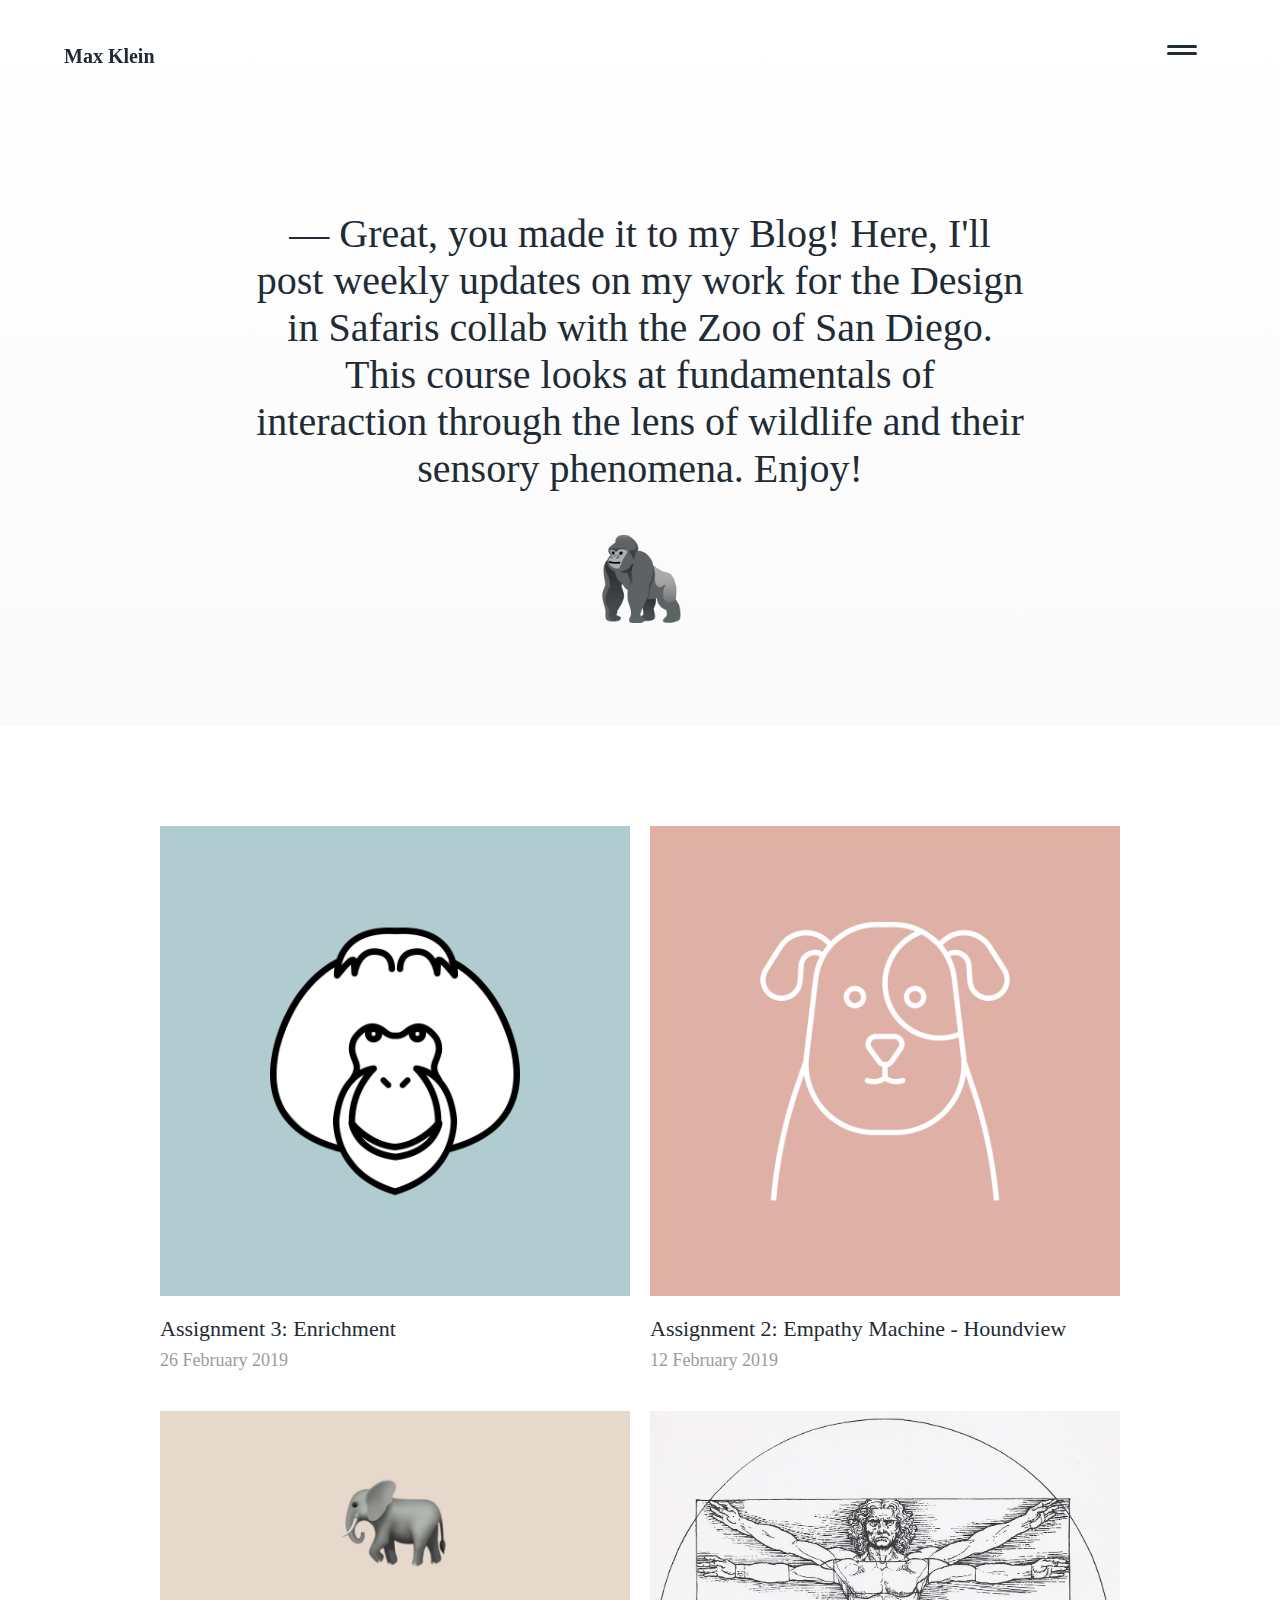
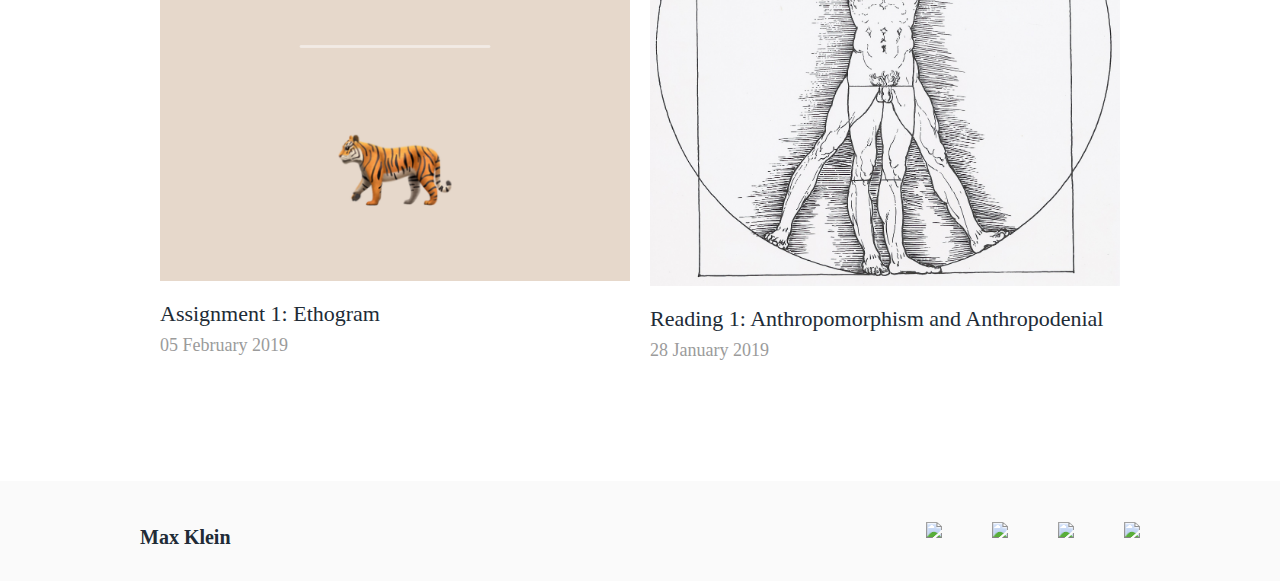
==== index.html @ 38d90ea1 "commit_Enrichment" ====
<!DOCTYPE html>
<html>

<head>
	
	<meta charset="utf-8">
	<meta name = "viewport" content ="width=device-width, initial-scale=1.0">
	<link rel="stylesheet" type="text/css" href="css/style.css">
	<link href="https://fonts.googleapis.com/css?family=Roboto" rel="stylesheet"> 
	<script src="https://ajax.googleapis.com/ajax/libs/jquery/3.3.1/jquery.min.js"></script>
	<title> 🦍 </title>

</head>
<body>


<!-- ____________________________________________________________________ -->
	
<div class="HeaderContainer">

	<div class="Background_grey">

	<!-- 	<div class="shape-background"></div> -->

			<div class="gridContainer">

				<div class="Nav">

					<div id="Logo">

						<a href="index.html">Max Klein</a>

					</div>

			<!-- <div> 

				<a href="#" class="buttonblack_nav">Contact</a>

			</div>
		 -->
		 			<div class="hamburger-container" onclick="toggleHamMenu()">
        				<div id="top_bun" class="ham-layer"></div> 
       					<div id="bottom_bun" class="ham-layer"></div>
      				</div>


        			<div id="overlay">
          					<nav>
            					<ul>
              						<li><a href ="about.html">About</a></li>
              						<li><a href="mailto:kleim592@newschool.edu">Contact</a></li>
              					</ul>
              				</nav>
              		</div>
					

				</div>

	</div>


<!-- ____________________________________________________________________ -->


		<div class="Greeting" id="greetingText"> — Great, you made it to my Blog! Here, I'll post weekly updates on my work for the Design in Safaris collab with the Zoo of San Diego. This course looks at fundamentals of interaction through the lens of wildlife and their sensory phenomena. Enjoy!

		</div>

		<div class="Monkey"> 🦍	</div>

<!-- ____________________________________________________________________ -->		


		</div>

	<!-- 	<div class="Code_Exercise">
			
				<a href="#" id="Code_Exercise">Code project from MFADT Bootcamp 2018</a>

	</div> -->

</div>

<!-- ____________________________________________________________________ -->
<!-- <div id="line">
	
</div> -->

<div class="Background_projects">
		


<!-- ____________________________________________________________________ -->

	
		<div class="Projects">

			
					

			<!-- ______________________________________________ -->	


			<div class="Post4">

			
				<div class="Post4Img">	

					<a href="post4.html">
			
						<img src="Images/Posts/Post4/Enrichment_Cover2.png">

					</a>

				</div>

				<div>


					<h5>Assignment 3: Enrichment</h5>

					<h6>26 February 2019</h6>	

				</div>
			
			</div>	
			
					

			<!-- ______________________________________________ -->

			<div class="Post3">

			
				<div class="Post3Img">	

					<a href="post3.html">
			
						<img src="Images/Posts/Post3/Mashine_Cover.png">

					</a>

				</div>

				<div>


					<h5>Assignment 2: Empathy Machine - Houndview</h5>

					<h6>12 February 2019</h6>	

				</div>
			
			</div>	
			
					

			<!-- ______________________________________________ -->


			<div class="Post2">

			
				<div class="Post2Img">	

					<a href="post2.html">
			
						<img src="Images/Posts/Post2/Ethogram_Cover.png">

					</a>

				</div>

				<div>


					<h5>Assignment 1: Ethogram</h5>

					<h6>05 February 2019</h6>	

				</div>
			
			</div>	

			<!-- ______________________________________________ -->

				
			<div class="Post1">



				<div class="Post1Img">	

					<a href="post1.html">
			
						<img src="Images/Posts/Post1/Vitruvianischer_Mann.jpg">

					</a>

				</div>

				<div>


					<h5>Reading 1: Anthropomorphism and Anthropodenial</h5>

					<h6>28 January 2019</h6>	

				</div>
			
			</div>


			<!-- <div class="Post2">

				<div class="Post2Img">

					<a href="#">
			
						<img src="Images/+board.png">

					</a>

				</div>

				<div>

					<h5>+board</h5>
					<h6>product design, concept</h6>	

				</div>
			
			</div>	 -->

			

		</div>

</div>


<!-- ____________________________________________________________________ -->

<div class="Background_white">	


	<div class="Background_footer">	
		

		<div class="Footer">



			<div id="Logo">

						<a href="index.html">Max Klein</a>

			</div>
			

			<a href="https://www.facebook.com/klynofficial/" target="blank">
				
				<img src="Images/icons/facebook.png">

			</a>
			
			<a href="https://www.instagram.com/_klyn_official/" target="blank">
				
				<img src="Images/icons/instagram.png">
			</a>

			<a href="https://soundcloud.com/klynofficial" target="blank">
				
				<img src="Images/icons/soundcloud.png">
			</a>

			<a href="https://www.linkedin.com/in/maximilian-klein/" target="blank">
				
				<img src="Images/icons/linkedin.png">
			</a>
			

		</div>

	</div>	
	
</div>

  <script src="js/main.js"></script>

</body>
</html>
---- css/style.css ----
*{

	margin: 0;
	padding:0;
}

body {
	color: #212b36;
  	font-family: Futura;
  	font-size: 40px;
  	font-weight: 700;
  	overflow-x: hidden;
}

/*__________________________________________________________________________________________*/

.Background_grey {

	background-image: linear-gradient(180deg, #ffffff 0%, #fafafa 100%);
	height:auto;
  margin-bottom: 100px;
}

.Background_white {
	background-color: #fafafa;
	height: auto;
	display: grid;
	grid-template-columns: 1fr;
	grid-auto-rows: auto;
	max-width: 100%;
	margin: 0 auto;
}

.Background_footer {
  background-color: #fafafa;
  height: auto;
  display: grid;
  grid-template-columns: 1fr;
  grid-auto-rows: auto;
  max-width: 90%;
  margin: 0 auto;
}

.Background_projects {
  background-color: white;
  height: auto;
  display: grid;
  grid-template-columns: 1fr;
  grid-auto-rows: auto;
  max-width: 75%;
  margin: 0 auto;
}


/*__________________________________________________________________________________________*/


.hamburger-container{
  z-index: 20; /*give this a z index so that it remains on top and will be clickable above the overlay  */
  position: relative;
  padding-top: 45px;
  padding-bottom: 45px;
  padding-left: 5vw;

  /*border: 1px solid #212b36;*/
}


#top_bun {
  
  width: 30px;
  height: 3px;
  background-color: #212b36;
  margin-bottom: 4px;
  position: relative;
  border-radius: 2px;

}

#bottom_bun {

  width: 30px;
  height: 3px;
  background-color: #212b36;
  position: relative;
  border-radius: 2px;

}

.hamburger-container div{
/*  will be used in js transformation */
  transition: 0.5s;
}

/* OVERLAY STYLING */
#overlay{

  display: grid;
  grid-template-columns: 1fr;
  height:0vh;
  width: 100vw;
  position:fixed; /* fixed position so if the page is scrollable, this still remains in the same position */
  z-index: 10; /* z index so its above the main webpage, yet under the hamburger icon */
  top: 0;
  left: 0;
  background-color: white;
  box-shadow: 0 2px 10px rgba(0, 0, 0, 0.1);
  opacity: 1;
  transition: 0.4s;
  padding-left: 15%;
  padding-right:15%;
}

#overlay nav{
  transition: 0.4s;
  margin-top: -25vh;
}


#overlay li{
  list-style-type: none;
  display: block;
  text-align: center;
  margin-bottom: 40px;
}

#overlay li a{
    text-decoration: none;
    color: #212b36;
    font-size: 30px;
}


/*__________________________________________________________________________________________*/


/*.Nav div {

	border: 1px solid #212b36;
}

.Nav a {

	border: 1px solid #212b36;
}*/


    /*border: 1px solid #212b36;*/

/* .buttonblack_nav {

 	display: inline-block;
 	text-decoration: none;
 	width: 50px;
 	height: 18px;
 	line-height: 18px;
	font-size: 8px;
	font-weight: 700;
	text-align: center;
	color: #000000;
  	font-family: Futura;
  	border-radius: 9px;
  	background-color: rgba(0, 0, 0, 0.1);
 }*/

 .gridContainer{

  display: grid;
  grid-template-columns: 1fr;
  grid-auto-rows: auto;
  max-width: 90%;
  margin: 0 auto;
  position: relative;
  /*grid-row-gap: 150px;*/
}



.Nav {

  display:grid;
  grid-template-columns: 9fr 1fr;
  grid-column-gap: 20px;
  grid-template-rows: 100px;
  margin-bottom: 10px;


}

#Logo {

    color: #212b36;
    font-size: 40px;
    line-height: 50px;
    font-family: Futura;
    font-weight: 300;
    padding-top: 25px;
    z-index: 20;

    }






/*__________________________________________________________________________________________*/

 .Greeting {

 	display:grid;
 	grid-template-columns: 1fr;
 	grid-template-rows: auto;
 	/*border: 1px solid #212b36;*/
 	padding-top: 100px;
 	/*padding-bottom: 100px;*/
 	padding-left:20%;
 	padding-right:20%;
 }

 #greetingText {

 	color: #212b36;
  	font-size: 40px;
  	text-align: center;
  	text-orientation: center;
  	font-family: Futura;
  	font-weight: 500;
 }

 .Monkey {

  display:grid;
  grid-template-columns: 1fr;
  grid-template-rows: auto;
 /* border: 1px solid #212b36;*/
  padding-top: 40px;
  padding-bottom: 100px;
  padding-left:20%;
  padding-right:20%;
  font-size: 80px;
  text-align: center;
 }


/*__________________________________________________________________________________________*/


 .Code_Exercise {

 	display:grid;
 	grid-template-columns: 1fr;

 }

 #Code_Exercise {

 	color: white;
 	background-color: #F58D8E;
  font-size: 22px;
  text-align: center;
  font-family: Futura;
  font-weight: 100;
  padding-top: 15px;
  padding-bottom: 15px;
  z-index: 40;


 }


 /*__________________________________________________________________________________________*/

 
 .Projects {

 	display:grid;
 	grid-template-columns: 1fr 1fr;
 /*	grid-template-rows: repeat(4,35vw);*/
 	grid-gap: 20px;
 	margin-bottom: 100px;
  text-align: left;
/* 	transition: padding 10s ease;*/

 }

 /*______________________________________________*/

 .Post1 {
   transition-timing-function: ease-in-out;
 }

 .Post1Img{
    transition: padding 0.5s ease;
 }

div .Post1Img:hover {
  padding:10px;

}

 /*______________________________________________*/

 .PostMore {
   transition-timing-function: ease-in-out;
 }

 .PostMoreImg{
    transition: padding 0.5s ease;
 }

div .PostMoreImg:hover {
  padding:0px;

}


 /*______________________________________________*/

 .Post2 {
   transition-timing-function: ease-in-out;
 }

 .Post2Img{
    transition: padding 0.5s ease;
 }

div .Post2Img:hover {
  padding:10px;

}

 /*______________________________________________*/

 .Post3 {
   transition-timing-function: ease-in-out;
 }

 .Post3Img{
    transition: padding 0.5s ease;
 }

div .Post3Img:hover {
  padding:10px;

}


 /*______________________________________________*/

 .Post4 {
   transition-timing-function: ease-in-out;
 }

 .Post4Img{
    transition: padding 0.5s ease;
 }

div .Post4Img:hover {
  padding:10px;

}


 
/*__________________________________________________________________________________________*/




.LineHori {

display: grid;
grid-template-columns: 1fr;
height:1px;
background-color:#d8d8d8;


}


.Footer {

	display:grid;
	grid-template-columns:  46fr 1fr 1fr 1fr 1fr;
	grid-column-gap: 50px;
	grid-template-rows: 100px

}

.Footer a {

  padding-top: 40px;
  text-align: right;


}

/*.Footer div {

 	padding:20px;
  border: 1px solid #212b36;

}*/

/*.Footer a {

  border: 1px solid #212b36;

}*/


/*__________________________________________________________________________________________*/


img {

	width: 100%;
}





h1 {
	  width: 400px;
  	height: 40px;
  	color: #212b36;
  	font-family: Futura;
  	font-size: 40px;
  	font-weight: 700;
  	line-height: 52px;
  	margin-bottom: 20px;
}

h2 {
	  width: 372px;
  	height: 104px;
  	color: #9b9b9b;
  	font-family: Futura;
  	font-size: 40px;
  	font-weight: 500;
  	line-height: 52px;
}

h3 {

  	width: 400px;
  	height: 37px;
  	color: #212b36;
 	  font-family: Futura;
  	font-size: 28px;
  	font-weight: 700;
}

h4 {

  	width: 400px;
  	height: 37px;
  	color: #9b9b9b;
  	font-family: Futura;
  	font-size: 28px;
  	font-weight: 500;
}

h5 { 

    /*width: 73px;
    height: 18px;*/
    color: #212b36;
    font-family: Futura;
    font-size: 22px;
    padding-top: 10px;
    font-weight: 500;
    
}

h6 {

  color: #9b9b9b;
  font-family: Futura;
  font-size: 18px;
  font-weight: 400;
  padding-top: 8px;
  margin-bottom: 20px;
}

p { 
	  width: 73px;
  	height: 18px;
  	color: #212b36;
  	font-family: Futura;
  	font-size: 14px;
  	font-weight: 500;
  }

 li {

 	  width: 39px;
  	height: 14px;
  	color: #9b9b9b;
  	font-family: Futura;
  	font-size: 11px;
  	font-weight: 500;
  	text-decoration: none;

  }

  a {

  	text-decoration: none;
  	color: #212b36;
  	font-size: 20px;
  	line-height: 20px;
  	font-family: Futura;
  	font-weight: 700;
  	padding-top: 25px;
  	text-align: right;
  }
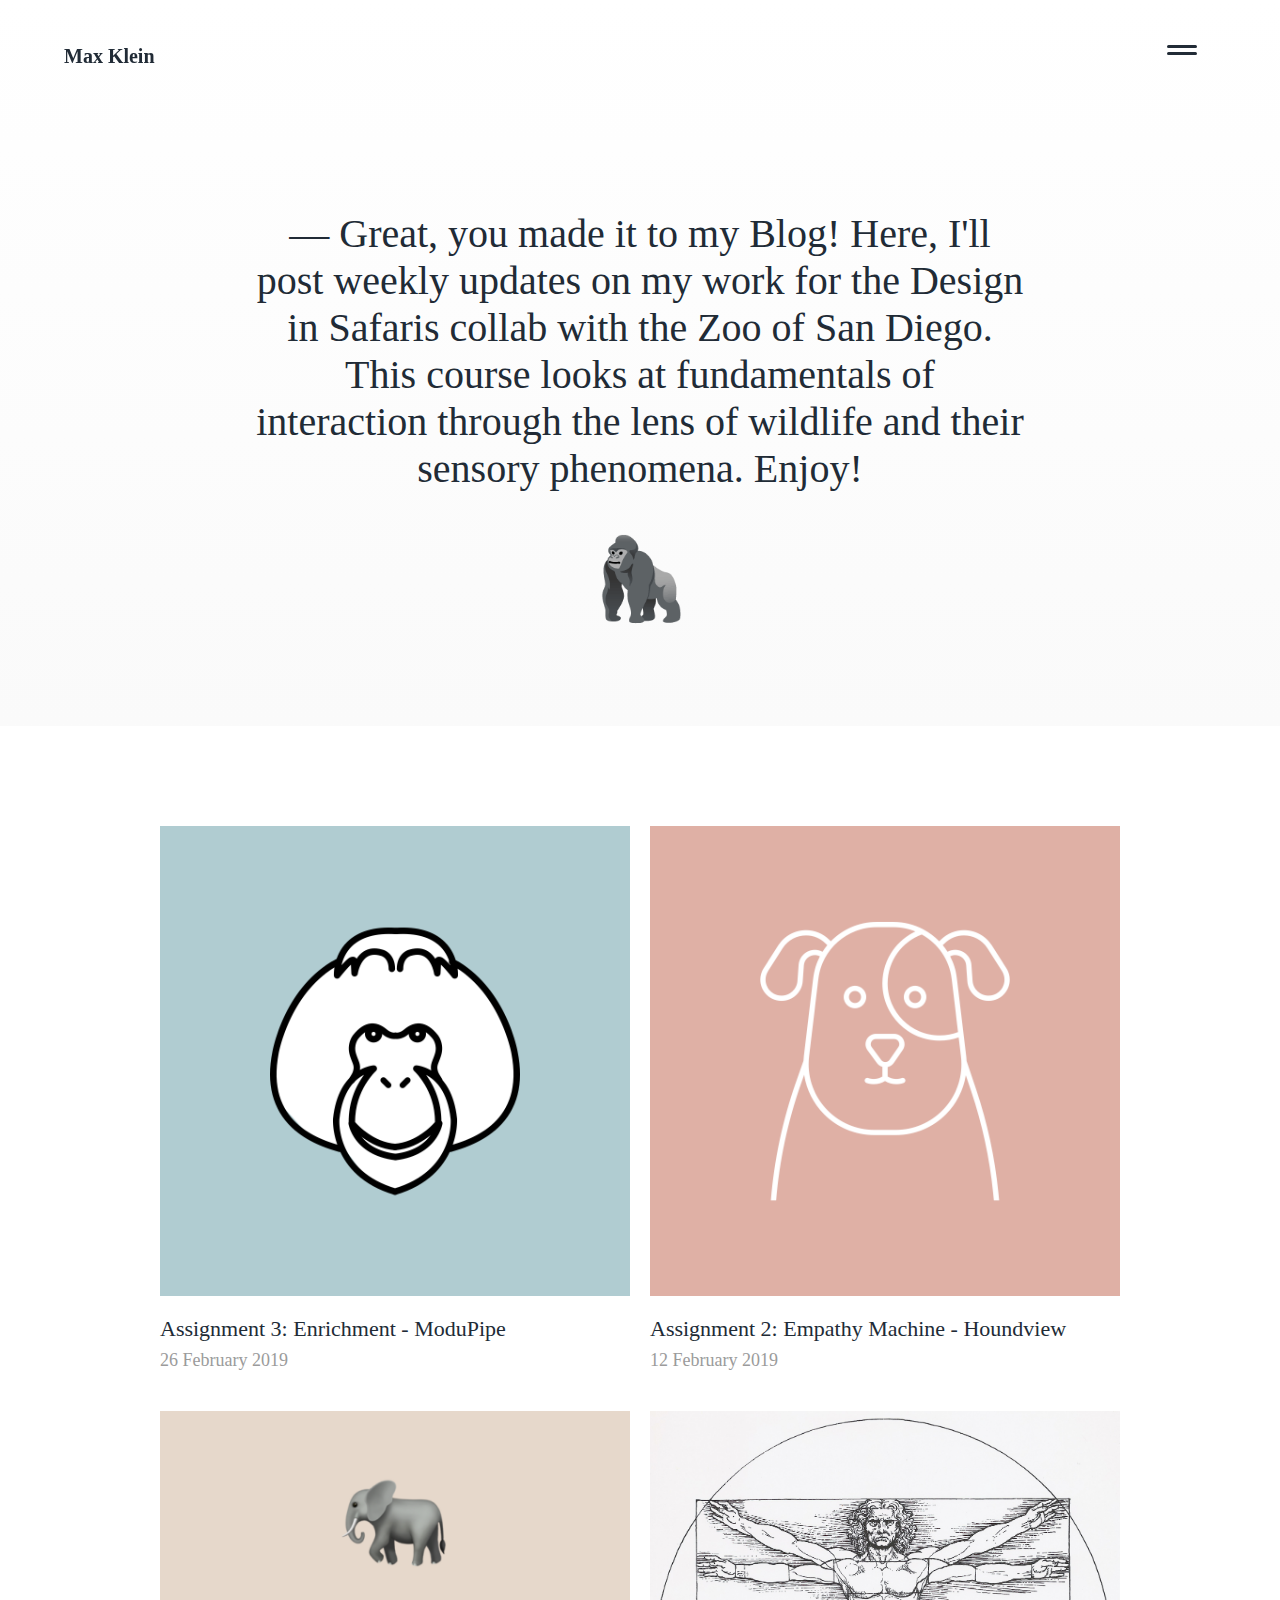
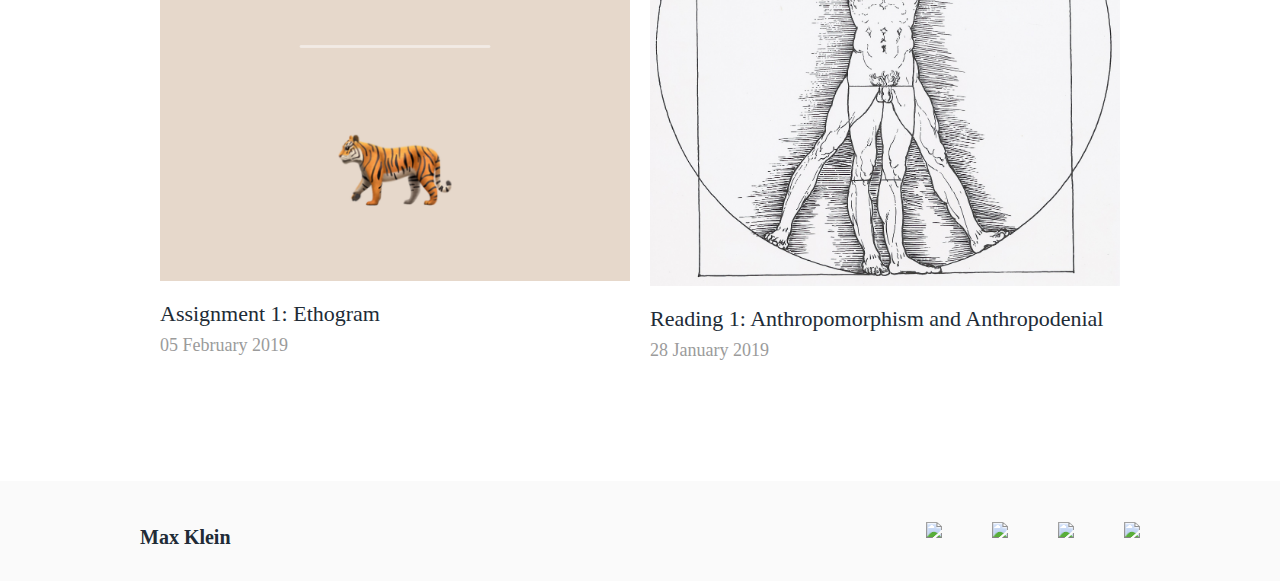
==== commit 04507e17: "Update index.html" ====
--- a/index.html
+++ b/index.html
@@ -119,7 +119,7 @@
 				<div>
 
 
-					<h5>Assignment 3: Enrichment</h5>
+					<h5>Assignment 3: Enrichment - ModuPipe</h5>
 
 					<h6>26 February 2019</h6>	
 
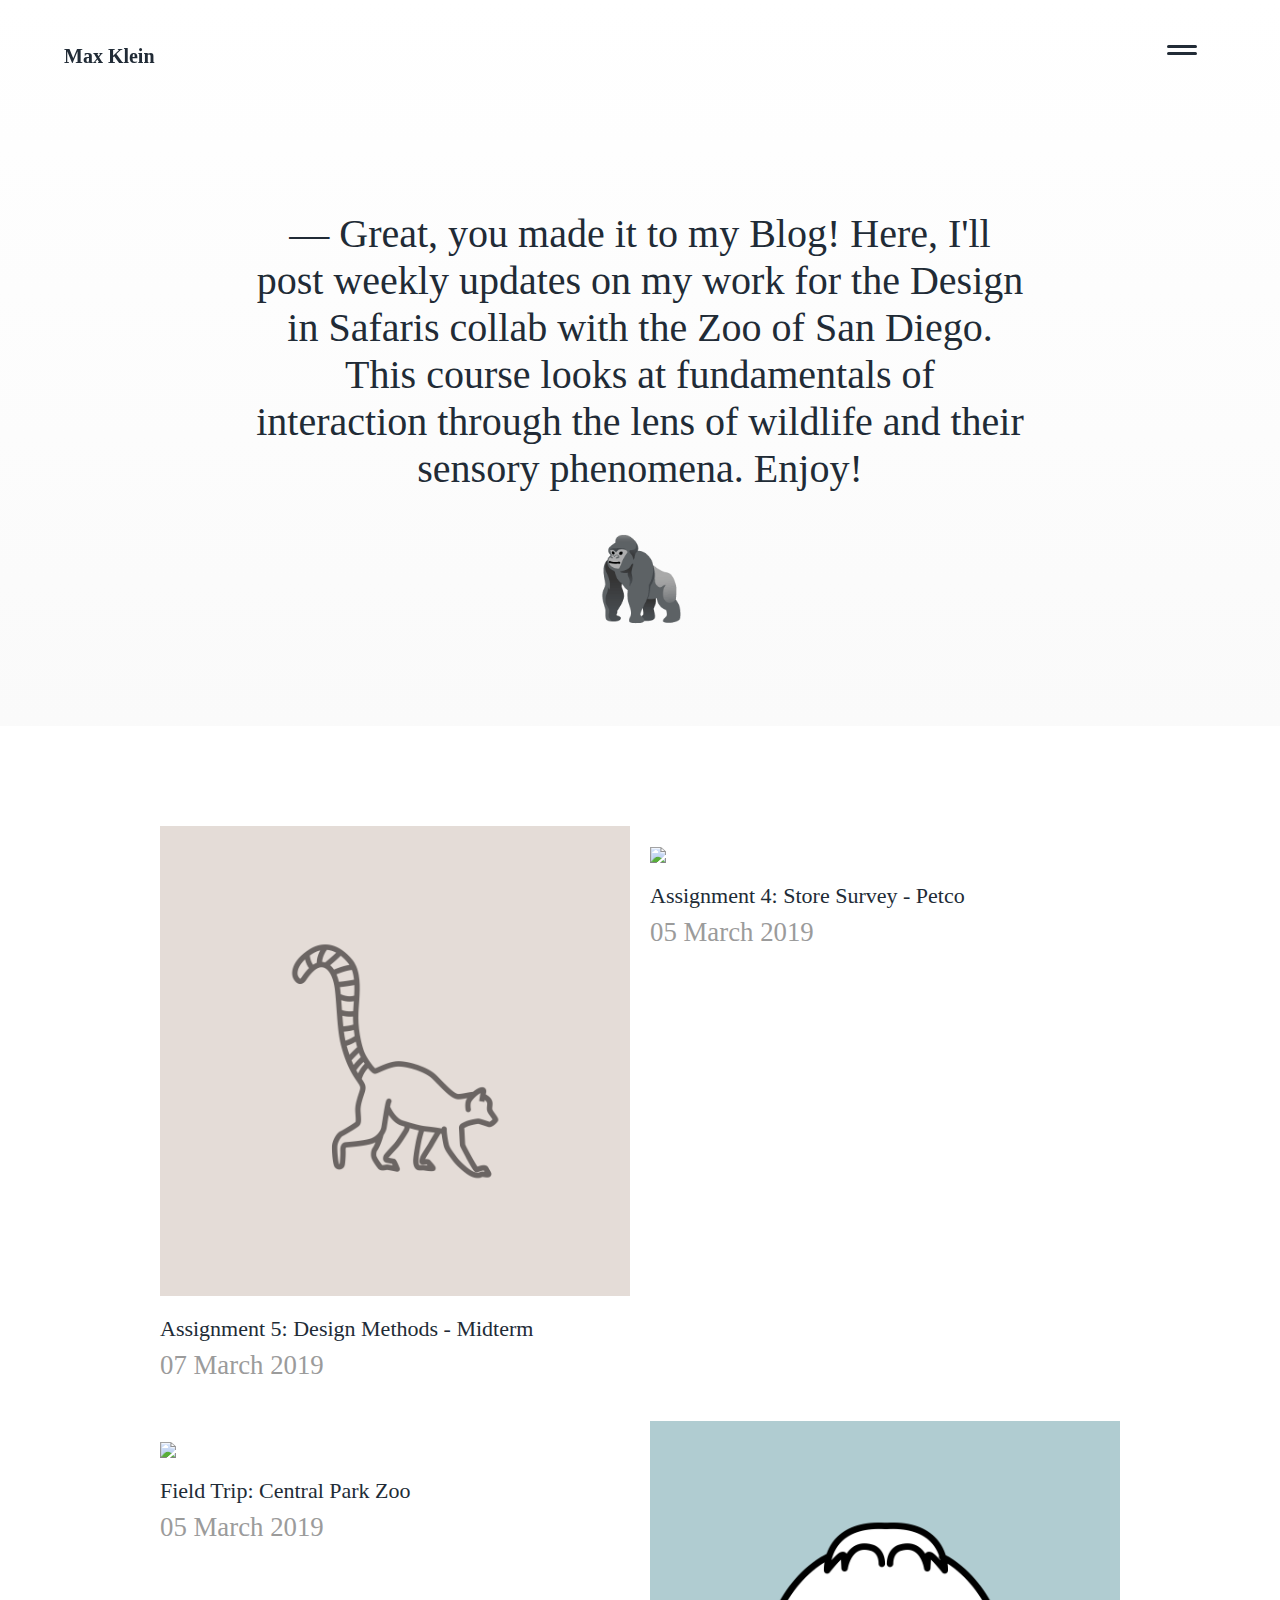
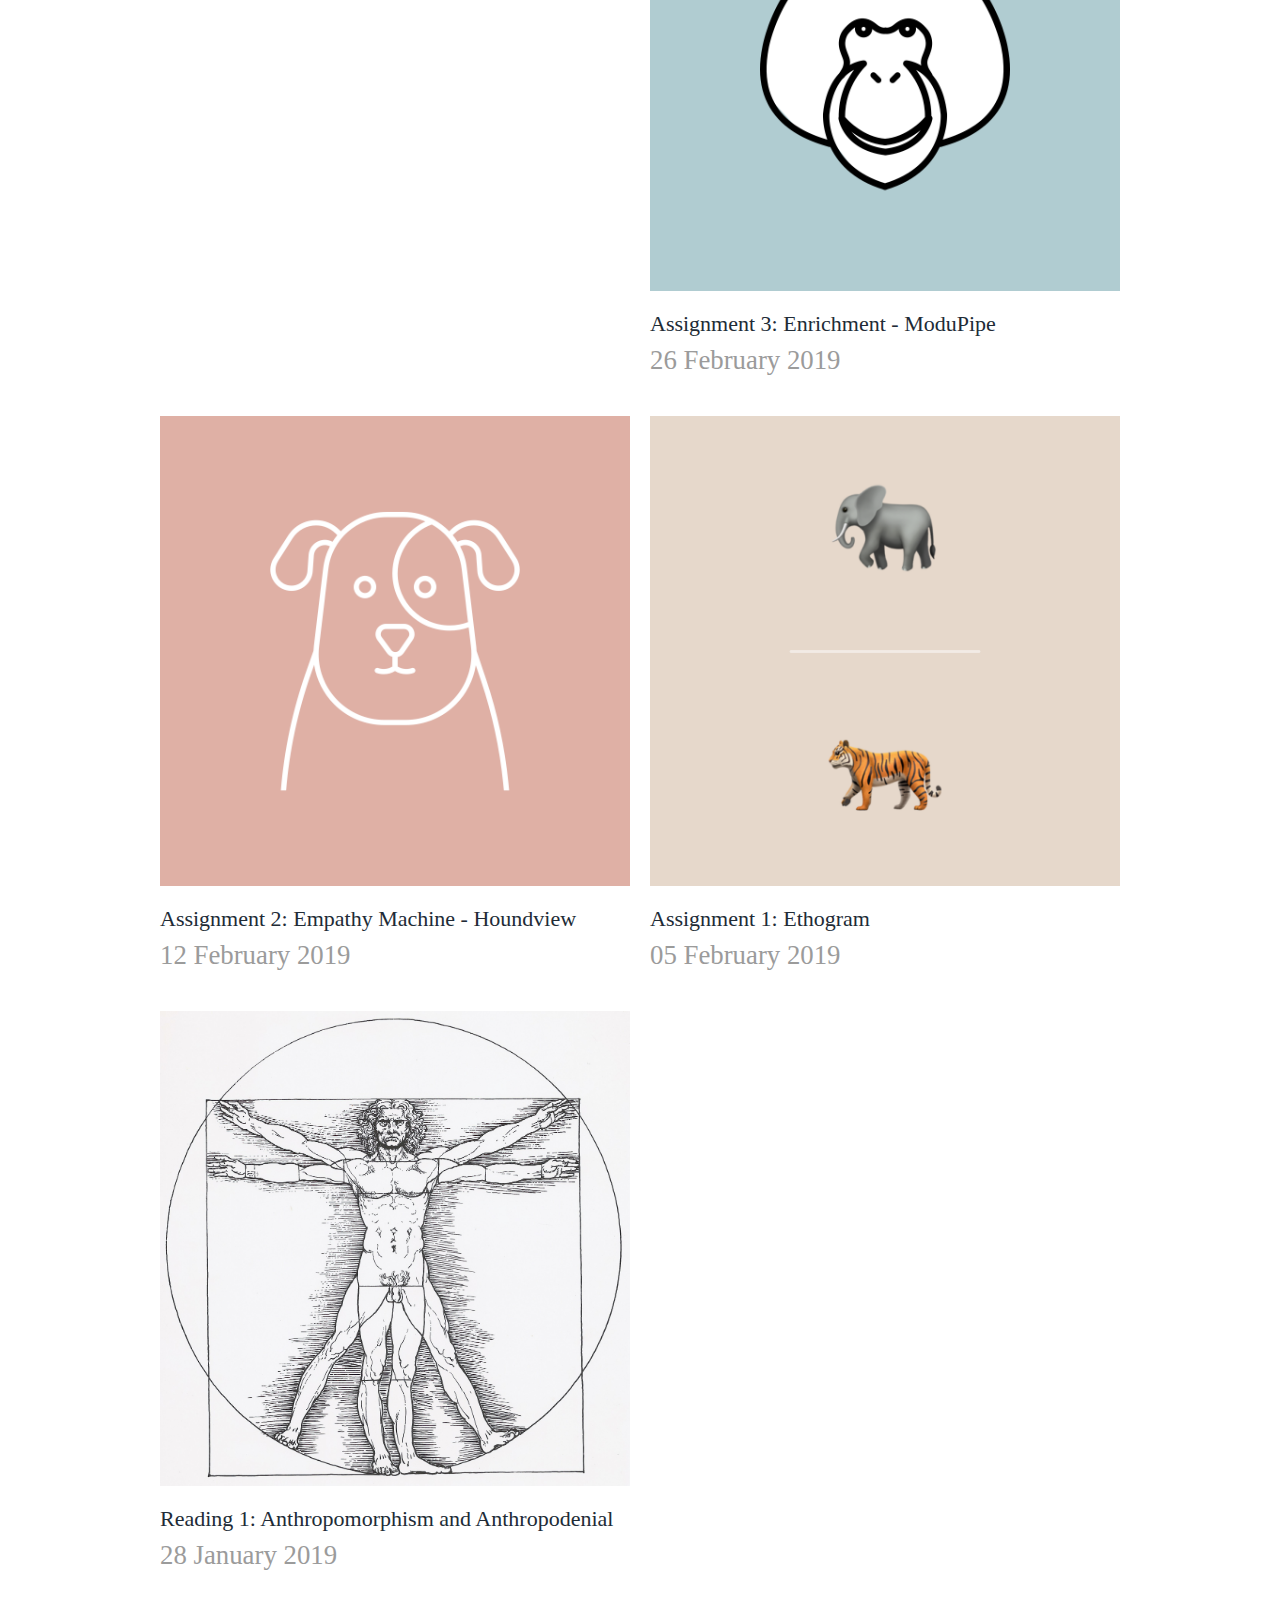
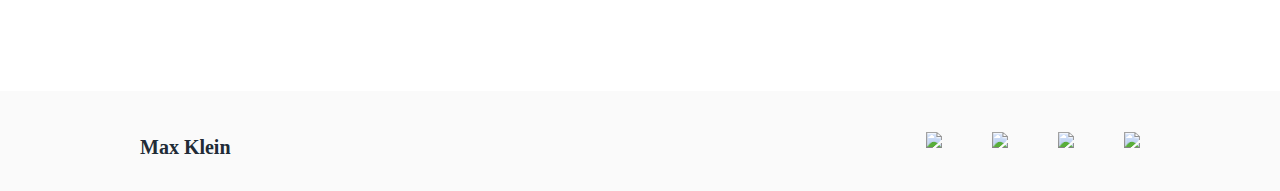
==== commit d0cfb605: "commit_DesignMethods" ====
--- a/index.html
+++ b/index.html
@@ -1,5 +1,3 @@
-
-
 <!DOCTYPE html>
 <html>
 
@@ -35,9 +33,7 @@
 					</div>
 
 			<!-- <div> 
-
 				<a href="#" class="buttonblack_nav">Contact</a>
-
 			</div>
 		 -->
 		 			<div class="hamburger-container" onclick="toggleHamMenu()">
@@ -78,7 +74,6 @@
 	<!-- 	<div class="Code_Exercise">
 			
 				<a href="#" id="Code_Exercise">Code project from MFADT Bootcamp 2018</a>
-
 	</div> -->
 
 </div>
@@ -97,31 +92,136 @@
 	
 		<div class="Projects">
 
+
+			<div class="Post7">
+
+			
+				<div class="Post7Img">	
+
+					<a href="post7.html">
+			
+						<img src="Images/Posts/Post7/Midterm.png">
+
+					</a>
+
+				</div>
+
+				<div>
+
+
+					<h5>Assignment 5: Design Methods - Midterm</h5>
+
+					<h6>07 March 2019</h6>	
+
+				</div>
+			
+			</div>		
+
+			<!-- ______________________________________________ -->	
+
+
+
+			<div class="Post6">
+
+			
+				<div class="Post6Img">	
+
+					<a href="post6.html">
+			
+						<img src="Images/Posts/Post6/Petco.png">
+
+					</a>
+
+				</div>
+
+				<div>
+
+
+					<h5>Assignment 4: Store Survey - Petco</h5>
+
+					<h6>05 March 2019</h6>	
+
+				</div>
+			
+			</div>		
+
+			<!-- ______________________________________________ -->	
+
+			
+			<div class="Post5">
+
+			
+				<div class="Post5Img">	
+
+					<a href="post5.html">
+			
+						<img src="Images/Posts/Post5/FieldTrip_Cover.png">
+
+					</a>
+
+				</div>
+
+				<div>
+
+
+					<h5>Field Trip: Central Park Zoo</h5>
+
+					<h6>05 March 2019</h6>	
+
+				</div>
+			
+			</div>		
+
+			<!-- ______________________________________________ -->	
+
+
+			<div class="Post4">
+
+			
+				<div class="Post4Img">	
+
+					<a href="post4.html">
+			
+						<img src="Images/Posts/Post4/Enrichment_Cover2.png">
+
+					</a>
+
+				</div>
+
+				<div>
+
+
+					<h5>Assignment 3: Enrichment - ModuPipe</h5>
+
+					<h6>26 February 2019</h6>	
+
+				</div>
+			
+			</div>	
 			
 					
 
-			<!-- ______________________________________________ -->	
-
-
-			<div class="Post4">
-
-			
-				<div class="Post4Img">	
-
-					<a href="post4.html">
-			
-						<img src="Images/Posts/Post4/Enrichment_Cover2.png">
-
-					</a>
-
-				</div>
-
-				<div>
-
-
-					<h5>Assignment 3: Enrichment - ModuPipe</h5>
-
-					<h6>26 February 2019</h6>	
+			<!-- ______________________________________________ -->
+
+			<div class="Post3">
+
+			
+				<div class="Post3Img">	
+
+					<a href="post3.html">
+			
+						<img src="Images/Posts/Post3/Mashine_Cover.png">
+
+					</a>
+
+				</div>
+
+				<div>
+
+
+					<h5>Assignment 2: Empathy Machine - Houndview</h5>
+
+					<h6>12 February 2019</h6>	
 
 				</div>
 			
@@ -131,61 +231,33 @@
 
 			<!-- ______________________________________________ -->
 
-			<div class="Post3">
-
-			
-				<div class="Post3Img">	
-
-					<a href="post3.html">
-			
-						<img src="Images/Posts/Post3/Mashine_Cover.png">
-
-					</a>
-
-				</div>
-
-				<div>
-
-
-					<h5>Assignment 2: Empathy Machine - Houndview</h5>
-
-					<h6>12 February 2019</h6>	
+
+			<div class="Post2">
+
+			
+				<div class="Post2Img">	
+
+					<a href="post2.html">
+			
+						<img src="Images/Posts/Post2/Ethogram_Cover.png">
+
+					</a>
+
+				</div>
+
+				<div>
+
+
+					<h5>Assignment 1: Ethogram</h5>
+
+					<h6>05 February 2019</h6>	
 
 				</div>
 			
 			</div>	
-			
-					
 
 			<!-- ______________________________________________ -->
 
-
-			<div class="Post2">
-
-			
-				<div class="Post2Img">	
-
-					<a href="post2.html">
-			
-						<img src="Images/Posts/Post2/Ethogram_Cover.png">
-
-					</a>
-
-				</div>
-
-				<div>
-
-
-					<h5>Assignment 1: Ethogram</h5>
-
-					<h6>05 February 2019</h6>	
-
-				</div>
-			
-			</div>	
-
-			<!-- ______________________________________________ -->
-
 				
 			<div class="Post1">
 
@@ -214,22 +286,15 @@
 
 
 			<!-- <div class="Post2">
-
 				<div class="Post2Img">
-
 					<a href="#">
 			
 						<img src="Images/+board.png">
-
-					</a>
-
-				</div>
-
-				<div>
-
+					</a>
+				</div>
+				<div>
 					<h5>+board</h5>
 					<h6>product design, concept</h6>	
-
 				</div>
 			
 			</div>	 -->
--- a/css/style.css
+++ b/css/style.css
@@ -1,34 +1,34 @@
 *{
 
-	margin: 0;
-	padding:0;
+  margin: 0;
+  padding:0;
 }
 
 body {
-	color: #212b36;
-  	font-family: Futura;
-  	font-size: 40px;
-  	font-weight: 700;
-  	overflow-x: hidden;
+  color: #212b36;
+    font-family: Futura;
+    font-size: 40px;
+    font-weight: 700;
+    overflow-x: hidden;
 }
 
 /*__________________________________________________________________________________________*/
 
 .Background_grey {
 
-	background-image: linear-gradient(180deg, #ffffff 0%, #fafafa 100%);
-	height:auto;
+  background-image: linear-gradient(180deg, #ffffff 0%, #fafafa 100%);
+  height:auto;
   margin-bottom: 100px;
 }
 
 .Background_white {
-	background-color: #fafafa;
-	height: auto;
-	display: grid;
-	grid-template-columns: 1fr;
-	grid-auto-rows: auto;
-	max-width: 100%;
-	margin: 0 auto;
+  background-color: #fafafa;
+  height: auto;
+  display: grid;
+  grid-template-columns: 1fr;
+  grid-auto-rows: auto;
+  max-width: 100%;
+  margin: 0 auto;
 }
 
 .Background_footer {
@@ -135,32 +135,28 @@
 
 
 /*.Nav div {
-
-	border: 1px solid #212b36;
-}
-
+  border: 1px solid #212b36;
+}
 .Nav a {
-
-	border: 1px solid #212b36;
+  border: 1px solid #212b36;
 }*/
 
 
     /*border: 1px solid #212b36;*/
 
 /* .buttonblack_nav {
-
- 	display: inline-block;
- 	text-decoration: none;
- 	width: 50px;
- 	height: 18px;
- 	line-height: 18px;
-	font-size: 8px;
-	font-weight: 700;
-	text-align: center;
-	color: #000000;
-  	font-family: Futura;
-  	border-radius: 9px;
-  	background-color: rgba(0, 0, 0, 0.1);
+  display: inline-block;
+  text-decoration: none;
+  width: 50px;
+  height: 18px;
+  line-height: 18px;
+  font-size: 8px;
+  font-weight: 700;
+  text-align: center;
+  color: #000000;
+    font-family: Futura;
+    border-radius: 9px;
+    background-color: rgba(0, 0, 0, 0.1);
  }*/
 
  .gridContainer{
@@ -208,24 +204,24 @@
 
  .Greeting {
 
- 	display:grid;
- 	grid-template-columns: 1fr;
- 	grid-template-rows: auto;
- 	/*border: 1px solid #212b36;*/
- 	padding-top: 100px;
- 	/*padding-bottom: 100px;*/
- 	padding-left:20%;
- 	padding-right:20%;
+  display:grid;
+  grid-template-columns: 1fr;
+  grid-template-rows: auto;
+  /*border: 1px solid #212b36;*/
+  padding-top: 100px;
+  /*padding-bottom: 100px;*/
+  padding-left:20%;
+  padding-right:20%;
  }
 
  #greetingText {
 
- 	color: #212b36;
-  	font-size: 40px;
-  	text-align: center;
-  	text-orientation: center;
-  	font-family: Futura;
-  	font-weight: 500;
+  color: #212b36;
+    font-size: 40px;
+    text-align: center;
+    text-orientation: center;
+    font-family: Futura;
+    font-weight: 500;
  }
 
  .Monkey {
@@ -248,15 +244,15 @@
 
  .Code_Exercise {
 
- 	display:grid;
- 	grid-template-columns: 1fr;
+  display:grid;
+  grid-template-columns: 1fr;
 
  }
 
  #Code_Exercise {
 
- 	color: white;
- 	background-color: #F58D8E;
+  color: white;
+  background-color: #F58D8E;
   font-size: 22px;
   text-align: center;
   font-family: Futura;
@@ -274,13 +270,13 @@
  
  .Projects {
 
- 	display:grid;
- 	grid-template-columns: 1fr 1fr;
- /*	grid-template-rows: repeat(4,35vw);*/
- 	grid-gap: 20px;
- 	margin-bottom: 100px;
+  display:grid;
+  grid-template-columns: 1fr 1fr;
+ /* grid-template-rows: repeat(4,35vw);*/
+  grid-gap: 20px;
+  margin-bottom: 100px;
   text-align: left;
-/* 	transition: padding 10s ease;*/
+/*  transition: padding 10s ease;*/
 
  }
 
@@ -357,6 +353,51 @@
  }
 
 div .Post4Img:hover {
+  padding:10px;
+
+}
+
+/*______________________________________________*/
+
+ .Post5 {
+   transition-timing-function: ease-in-out;
+ }
+
+ .Post5Img{
+    transition: padding 0.5s ease;
+ }
+
+div .Post5Img:hover {
+  padding:10px;
+
+}
+
+/*______________________________________________*/
+
+ .Post6 {
+   transition-timing-function: ease-in-out;
+ }
+
+ .Post6Img{
+    transition: padding 0.5s ease;
+ }
+
+div .Post6Img:hover {
+  padding:10px;
+
+}
+
+/*______________________________________________*/
+
+ .Post7 {
+   transition-timing-function: ease-in-out;
+ }
+
+ .Post7Img{
+    transition: padding 0.5s ease;
+ }
+
+div .Post7Img:hover {
   padding:10px;
 
 }
@@ -381,10 +422,10 @@
 
 .Footer {
 
-	display:grid;
-	grid-template-columns:  46fr 1fr 1fr 1fr 1fr;
-	grid-column-gap: 50px;
-	grid-template-rows: 100px
+  display:grid;
+  grid-template-columns:  46fr 1fr 1fr 1fr 1fr;
+  grid-column-gap: 50px;
+  grid-template-rows: 100px
 
 }
 
@@ -397,16 +438,12 @@
 }
 
 /*.Footer div {
-
- 	padding:20px;
+  padding:20px;
   border: 1px solid #212b36;
-
 }*/
 
 /*.Footer a {
-
   border: 1px solid #212b36;
-
 }*/
 
 
@@ -415,7 +452,7 @@
 
 img {
 
-	width: 100%;
+  width: 100%;
 }
 
 
@@ -423,44 +460,44 @@
 
 
 h1 {
-	  width: 400px;
-  	height: 40px;
-  	color: #212b36;
-  	font-family: Futura;
-  	font-size: 40px;
-  	font-weight: 700;
-  	line-height: 52px;
-  	margin-bottom: 20px;
+    width: 400px;
+    height: 40px;
+    color: #212b36;
+    font-family: Futura;
+    font-size: 40px;
+    font-weight: 700;
+    line-height: 52px;
+    margin-bottom: 20px;
 }
 
 h2 {
-	  width: 372px;
-  	height: 104px;
-  	color: #9b9b9b;
-  	font-family: Futura;
-  	font-size: 40px;
-  	font-weight: 500;
-  	line-height: 52px;
+    width: 372px;
+    height: 104px;
+    color: #9b9b9b;
+    font-family: Futura;
+    font-size: 40px;
+    font-weight: 500;
+    line-height: 52px;
 }
 
 h3 {
 
-  	width: 400px;
-  	height: 37px;
-  	color: #212b36;
- 	  font-family: Futura;
-  	font-size: 28px;
-  	font-weight: 700;
+    width: 400px;
+    height: 37px;
+    color: #212b36;
+    font-family: Futura;
+    font-size: 28px;
+    font-weight: 700;
 }
 
 h4 {
 
-  	width: 400px;
-  	height: 37px;
-  	color: #9b9b9b;
-  	font-family: Futura;
-  	font-size: 28px;
-  	font-weight: 500;
+    width: 400px;
+    height: 37px;
+    color: #9b9b9b;
+    font-family: Futura;
+    font-size: 28px;
+    font-weight: 500;
 }
 
 h5 { 
@@ -479,46 +516,41 @@
 
   color: #9b9b9b;
   font-family: Futura;
-  font-size: 18px;
+  font-size: 18spx;
   font-weight: 400;
   padding-top: 8px;
   margin-bottom: 20px;
 }
 
 p { 
-	  width: 73px;
-  	height: 18px;
-  	color: #212b36;
-  	font-family: Futura;
-  	font-size: 14px;
-  	font-weight: 500;
+    width: 73px;
+    height: 18px;
+    color: #212b36;
+    font-family: Futura;
+    font-size: 14px;
+    font-weight: 500;
   }
 
  li {
 
- 	  width: 39px;
-  	height: 14px;
-  	color: #9b9b9b;
-  	font-family: Futura;
-  	font-size: 11px;
-  	font-weight: 500;
-  	text-decoration: none;
+    width: 39px;
+    height: 14px;
+    color: #9b9b9b;
+    font-family: Futura;
+    font-size: 11px;
+    font-weight: 500;
+    text-decoration: none;
 
   }
 
   a {
 
-  	text-decoration: none;
-  	color: #212b36;
-  	font-size: 20px;
-  	line-height: 20px;
-  	font-family: Futura;
-  	font-weight: 700;
-  	padding-top: 25px;
-  	text-align: right;
+    text-decoration: none;
+    color: #212b36;
+    font-size: 20px;
+    line-height: 20px;
+    font-family: Futura;
+    font-weight: 700;
+    padding-top: 25px;
+    text-align: right;
   }
-
-
-
- 
- 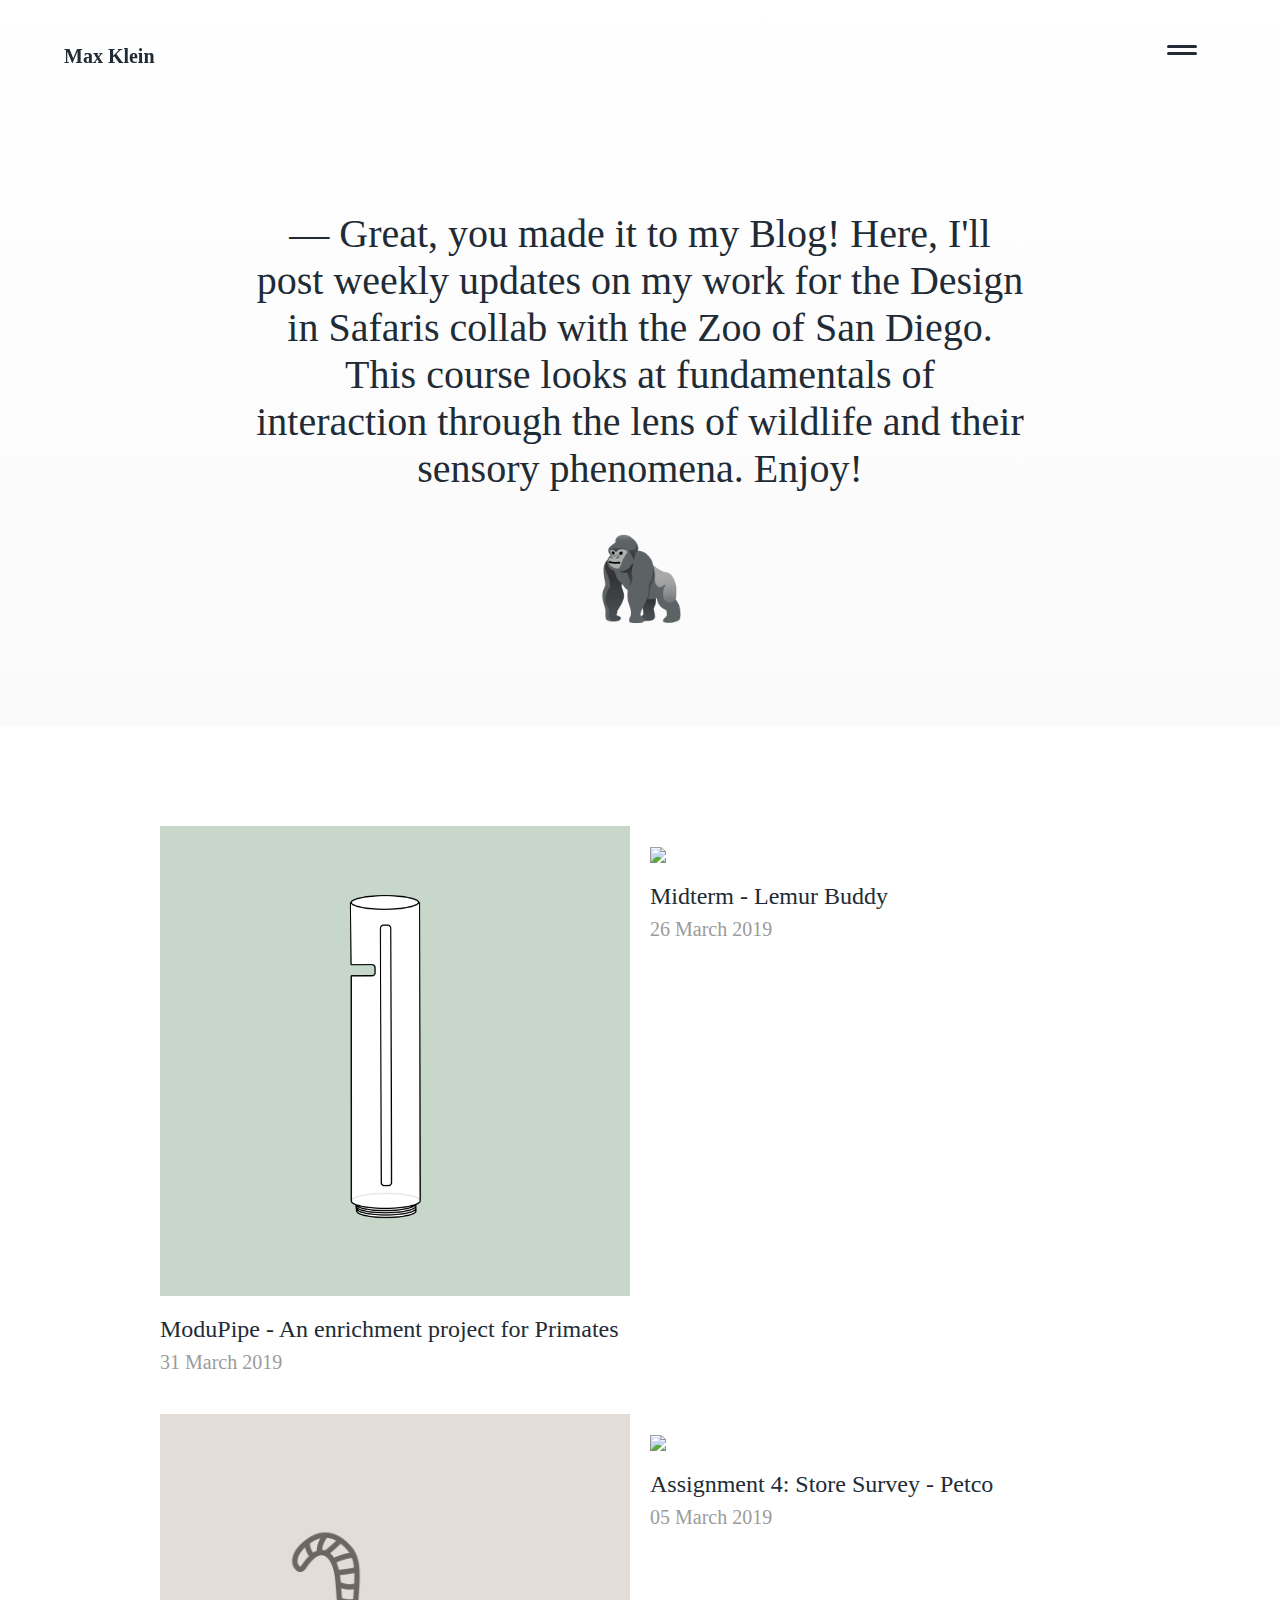
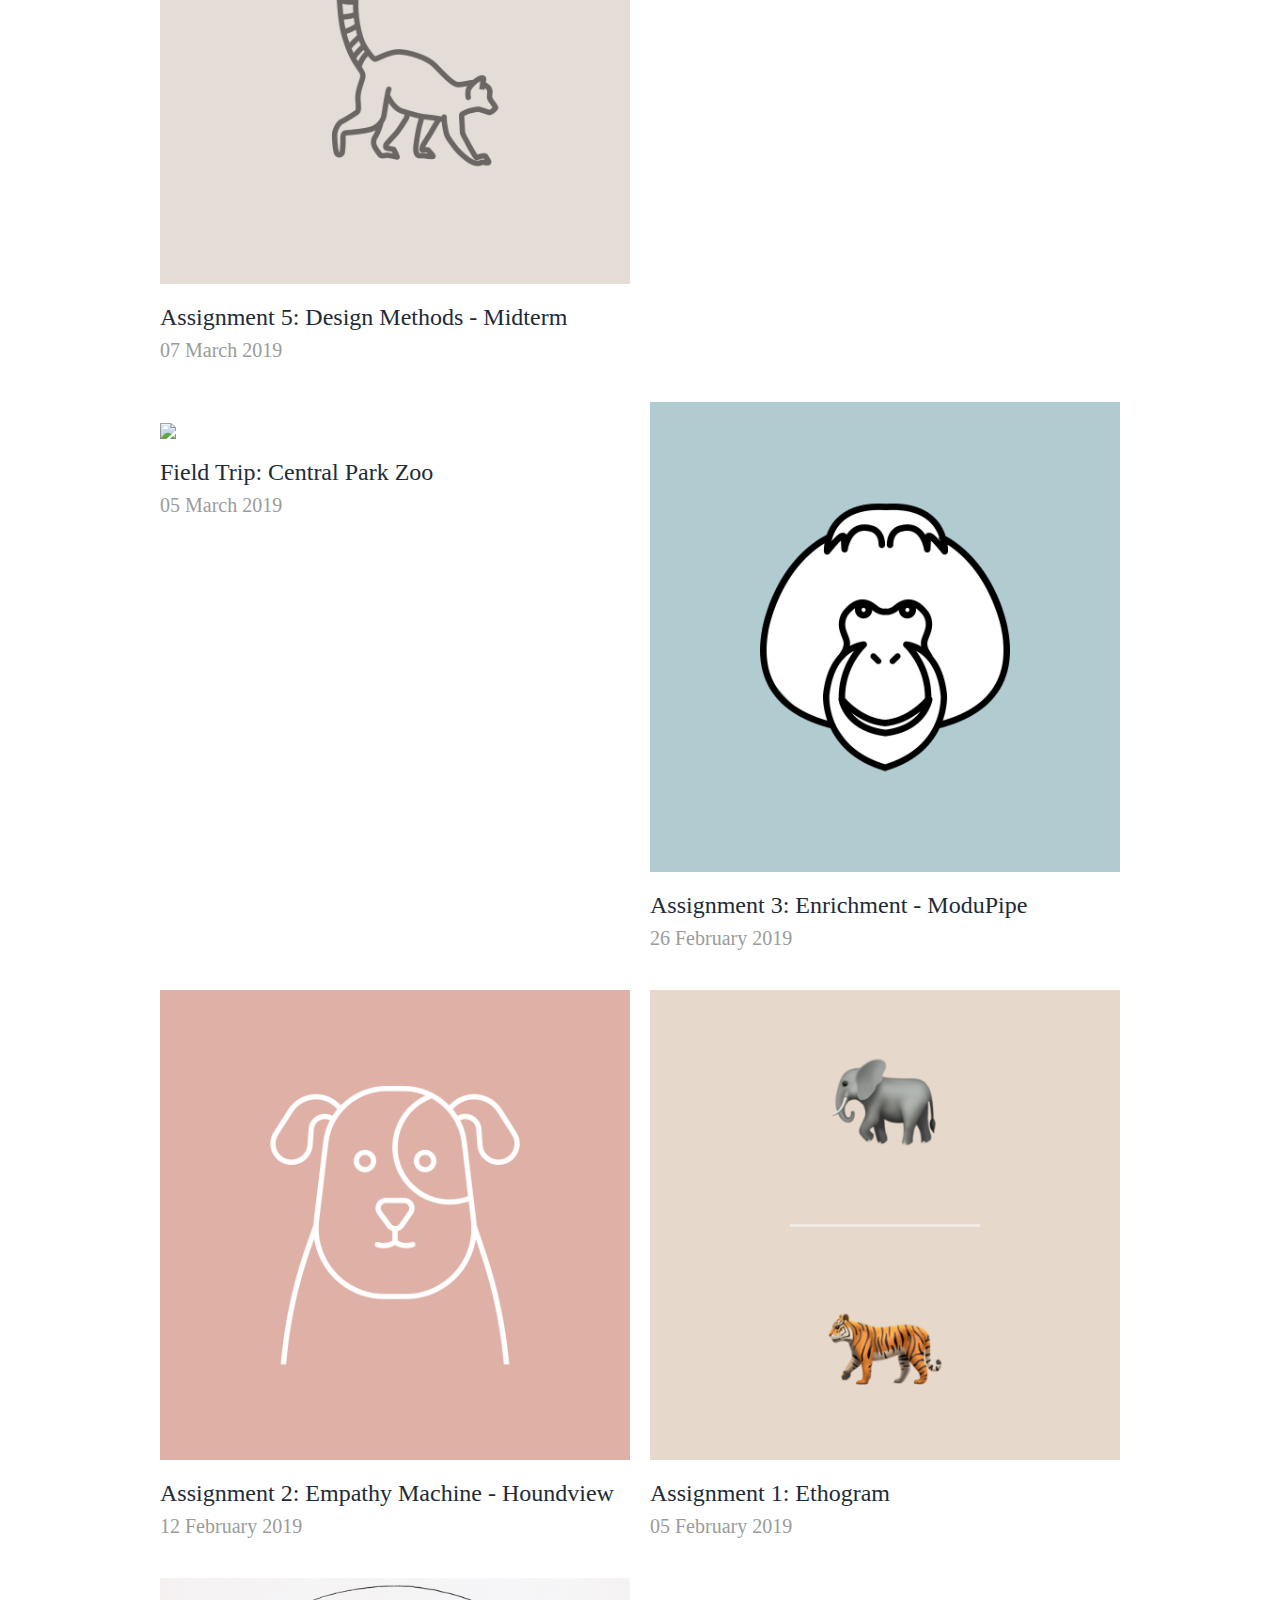
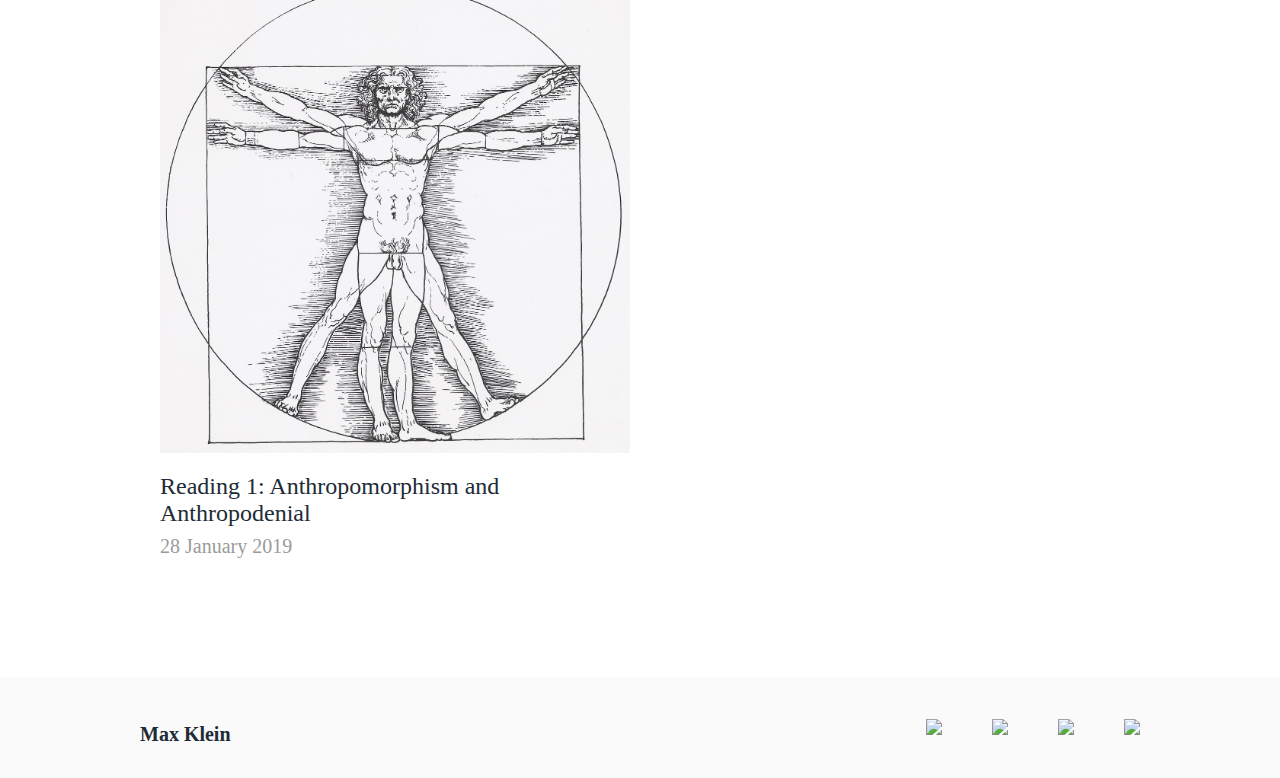
==== commit 77602de3: "commit_ModuPipe" ====
--- a/index.html
+++ b/index.html
@@ -89,8 +89,63 @@
 
 <!-- ____________________________________________________________________ -->
 
-	
+
+
 		<div class="Projects">
+
+
+			<div class="Post9">
+
+			
+				<div class="Post9Img">	
+
+					<a href="post9.html">
+			
+						<img src="Images/Posts/Post9/Logo.png">
+
+					</a>
+
+				</div>
+
+				<div>
+
+
+					<h5>ModuPipe - An enrichment project for Primates</h5>
+
+					<h6>31 March 2019</h6>	
+
+				</div>
+			
+			</div>		
+
+			<!-- ______________________________________________ -->	
+
+
+			<div class="Post8">
+
+			
+				<div class="Post8Img">	
+
+					<a href="post8.html">
+			
+						<img src="Images/Posts/Post8/Logo.gif">
+
+					</a>
+
+				</div>
+
+				<div>
+
+
+					<h5>Midterm - Lemur Buddy</h5>
+
+					<h6>26 March 2019</h6>	
+
+				</div>
+			
+			</div>		
+
+			<!-- ______________________________________________ -->	
 
 
 			<div class="Post7">
--- a/css/style.css
+++ b/css/style.css
@@ -5,7 +5,7 @@
 }
 
 body {
-  color: #212b36;
+    color: #212b36;
     font-family: Futura;
     font-size: 40px;
     font-weight: 700;
@@ -403,6 +403,37 @@
 }
 
 
+/*______________________________________________*/
+
+ .Post8 {
+   transition-timing-function: ease-in-out;
+ }
+
+ .Post8Img{
+    transition: padding 0.5s ease;
+ }
+
+div .Post8Img:hover {
+  padding:10px;
+
+}
+
+/*______________________________________________*/
+
+ .Post9 {
+   transition-timing-function: ease-in-out;
+ }
+
+ .Post9Img{
+    transition: padding 0.5s ease;
+ }
+
+div .Post9Img:hover {
+  padding:10px;
+
+}
+
+
  
 /*__________________________________________________________________________________________*/
 
@@ -506,7 +537,7 @@
     height: 18px;*/
     color: #212b36;
     font-family: Futura;
-    font-size: 22px;
+    font-size: 24px;
     padding-top: 10px;
     font-weight: 500;
     
@@ -516,7 +547,7 @@
 
   color: #9b9b9b;
   font-family: Futura;
-  font-size: 18spx;
+  font-size: 20px;
   font-weight: 400;
   padding-top: 8px;
   margin-bottom: 20px;
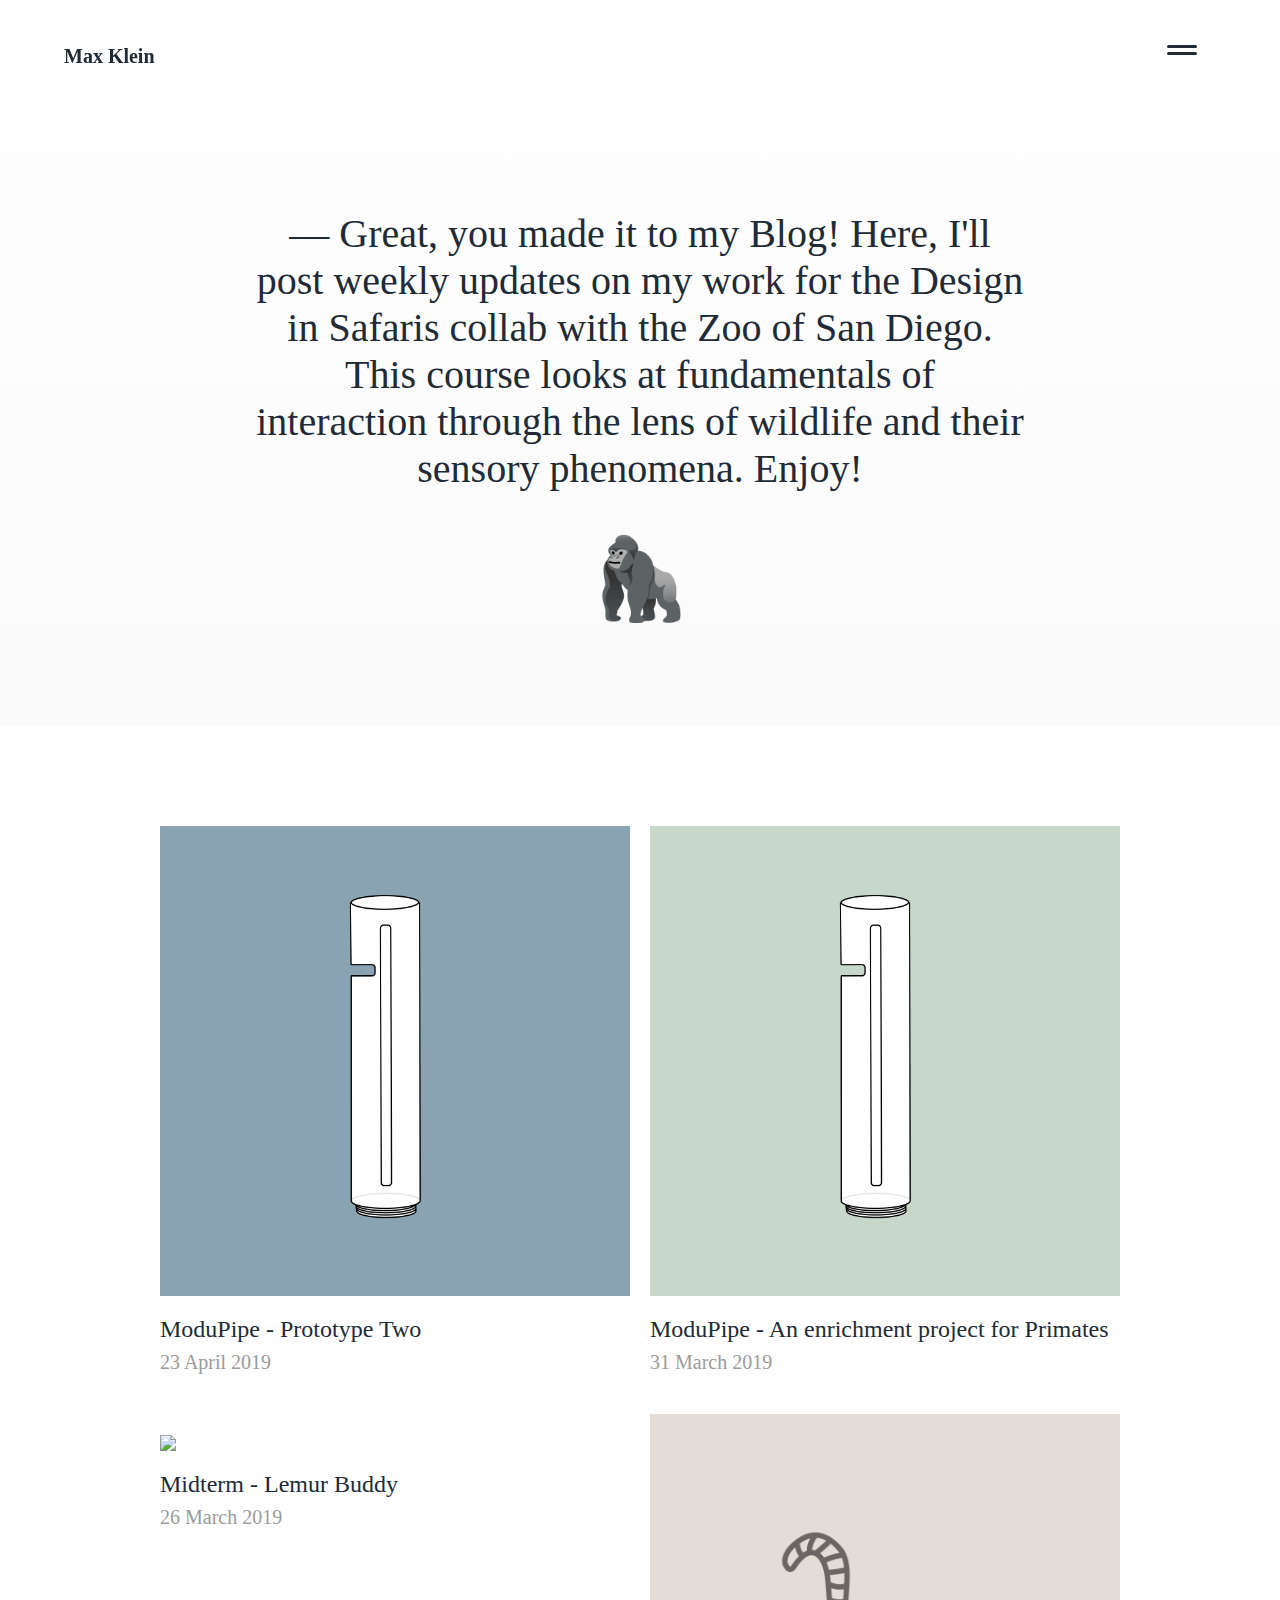
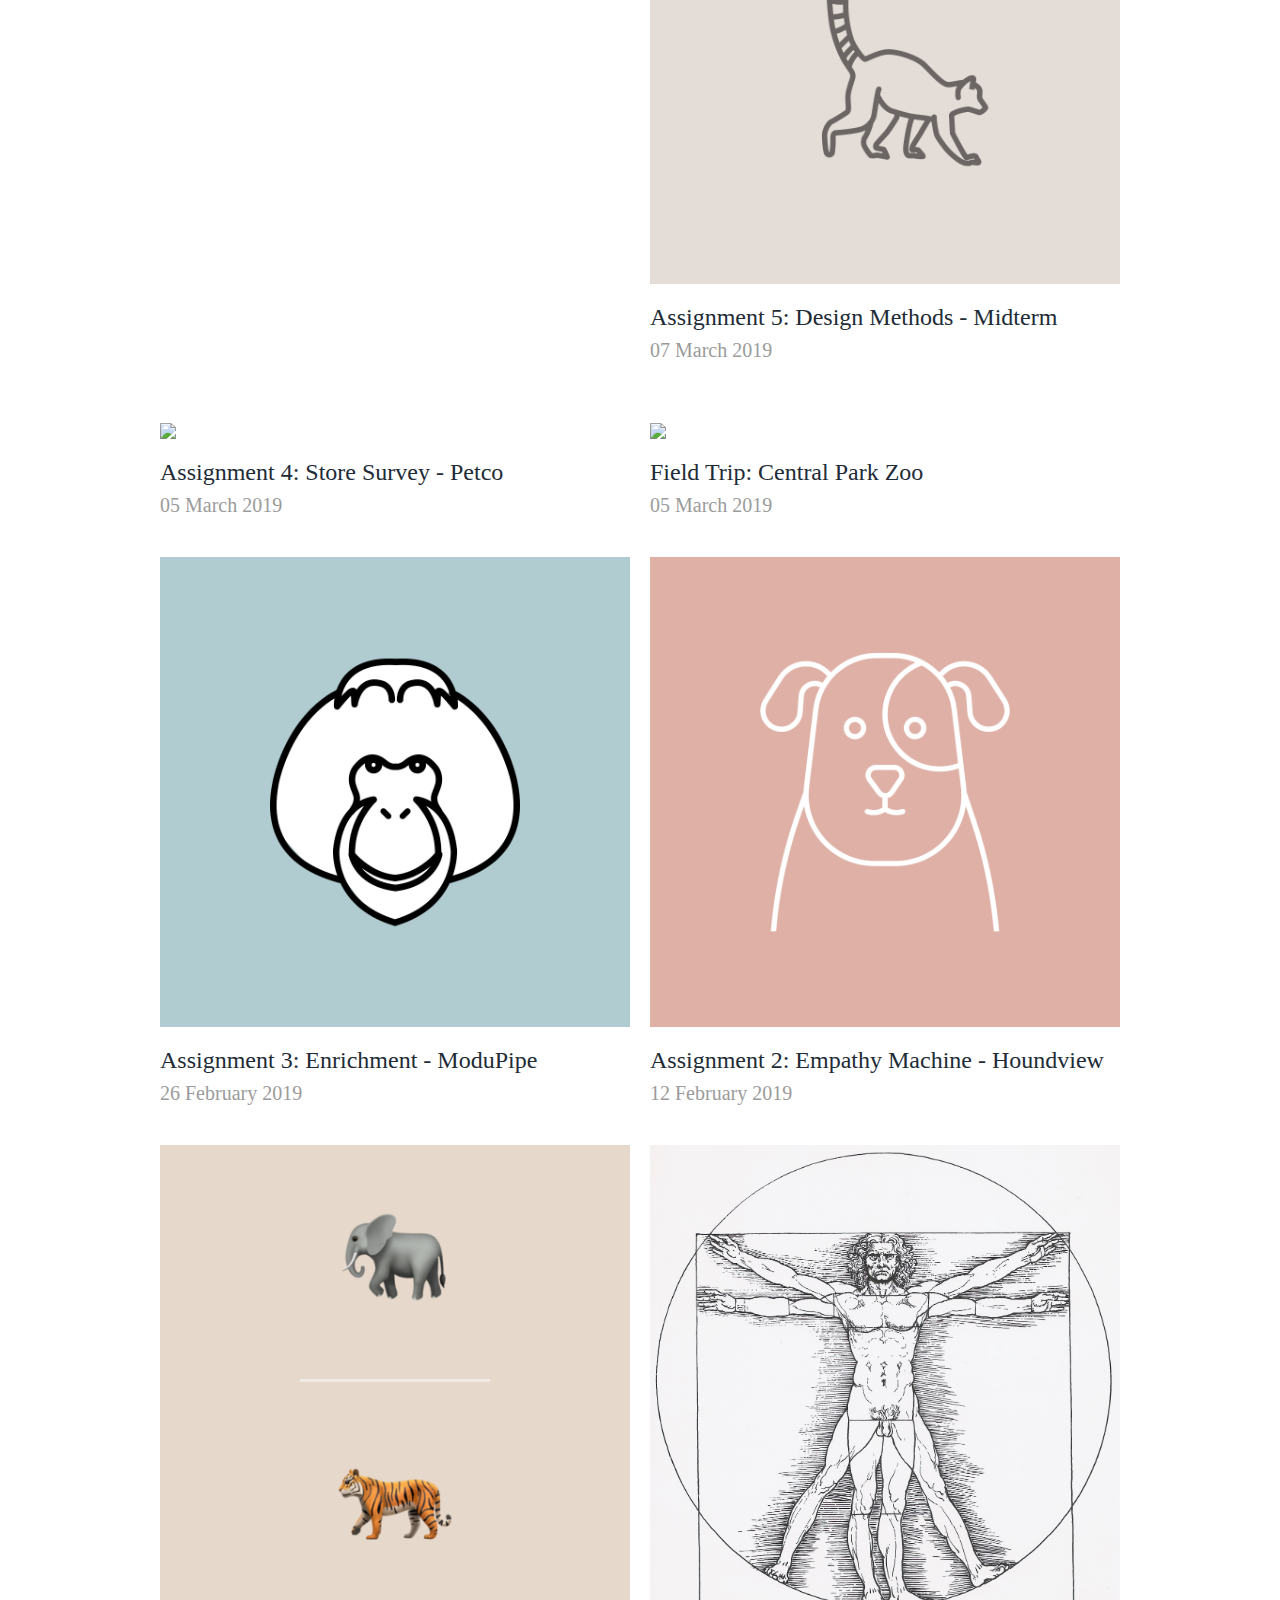
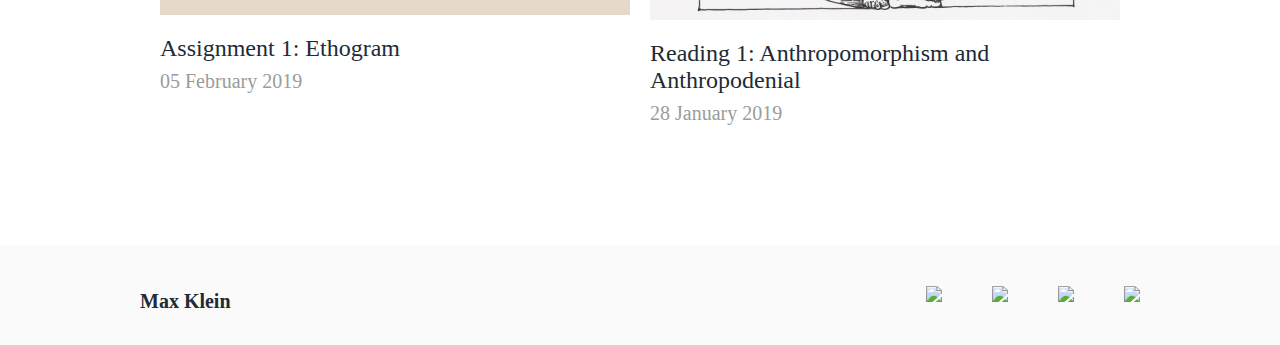
==== commit fb7ab090: "Commit_ModuPipe" ====
--- a/index.html
+++ b/index.html
@@ -94,6 +94,34 @@
 		<div class="Projects">
 
 
+			<div class="Post10">
+
+			
+				<div class="Post10Img">	
+
+					<a href="post10.html">
+			
+						<img src="Images/Posts/Post10/Logo_NEU.png">
+
+					</a>
+
+				</div>
+
+				<div>
+
+
+					<h5>ModuPipe - Prototype Two</h5>
+
+					<h6>23 April 2019</h6>	
+
+				</div>
+			
+			</div>		
+
+			<!-- ______________________________________________ -->	
+
+
+
 			<div class="Post9">
 
 			
--- a/css/style.css
+++ b/css/style.css
@@ -433,6 +433,21 @@
 
 }
 
+/*______________________________________________*/
+
+ .Post10 {
+   transition-timing-function: ease-in-out;
+ }
+
+ .Post10Img{
+    transition: padding 0.5s ease;
+ }
+
+div .Post10Img:hover {
+  padding:10px;
+
+}
+
 
  
 /*__________________________________________________________________________________________*/
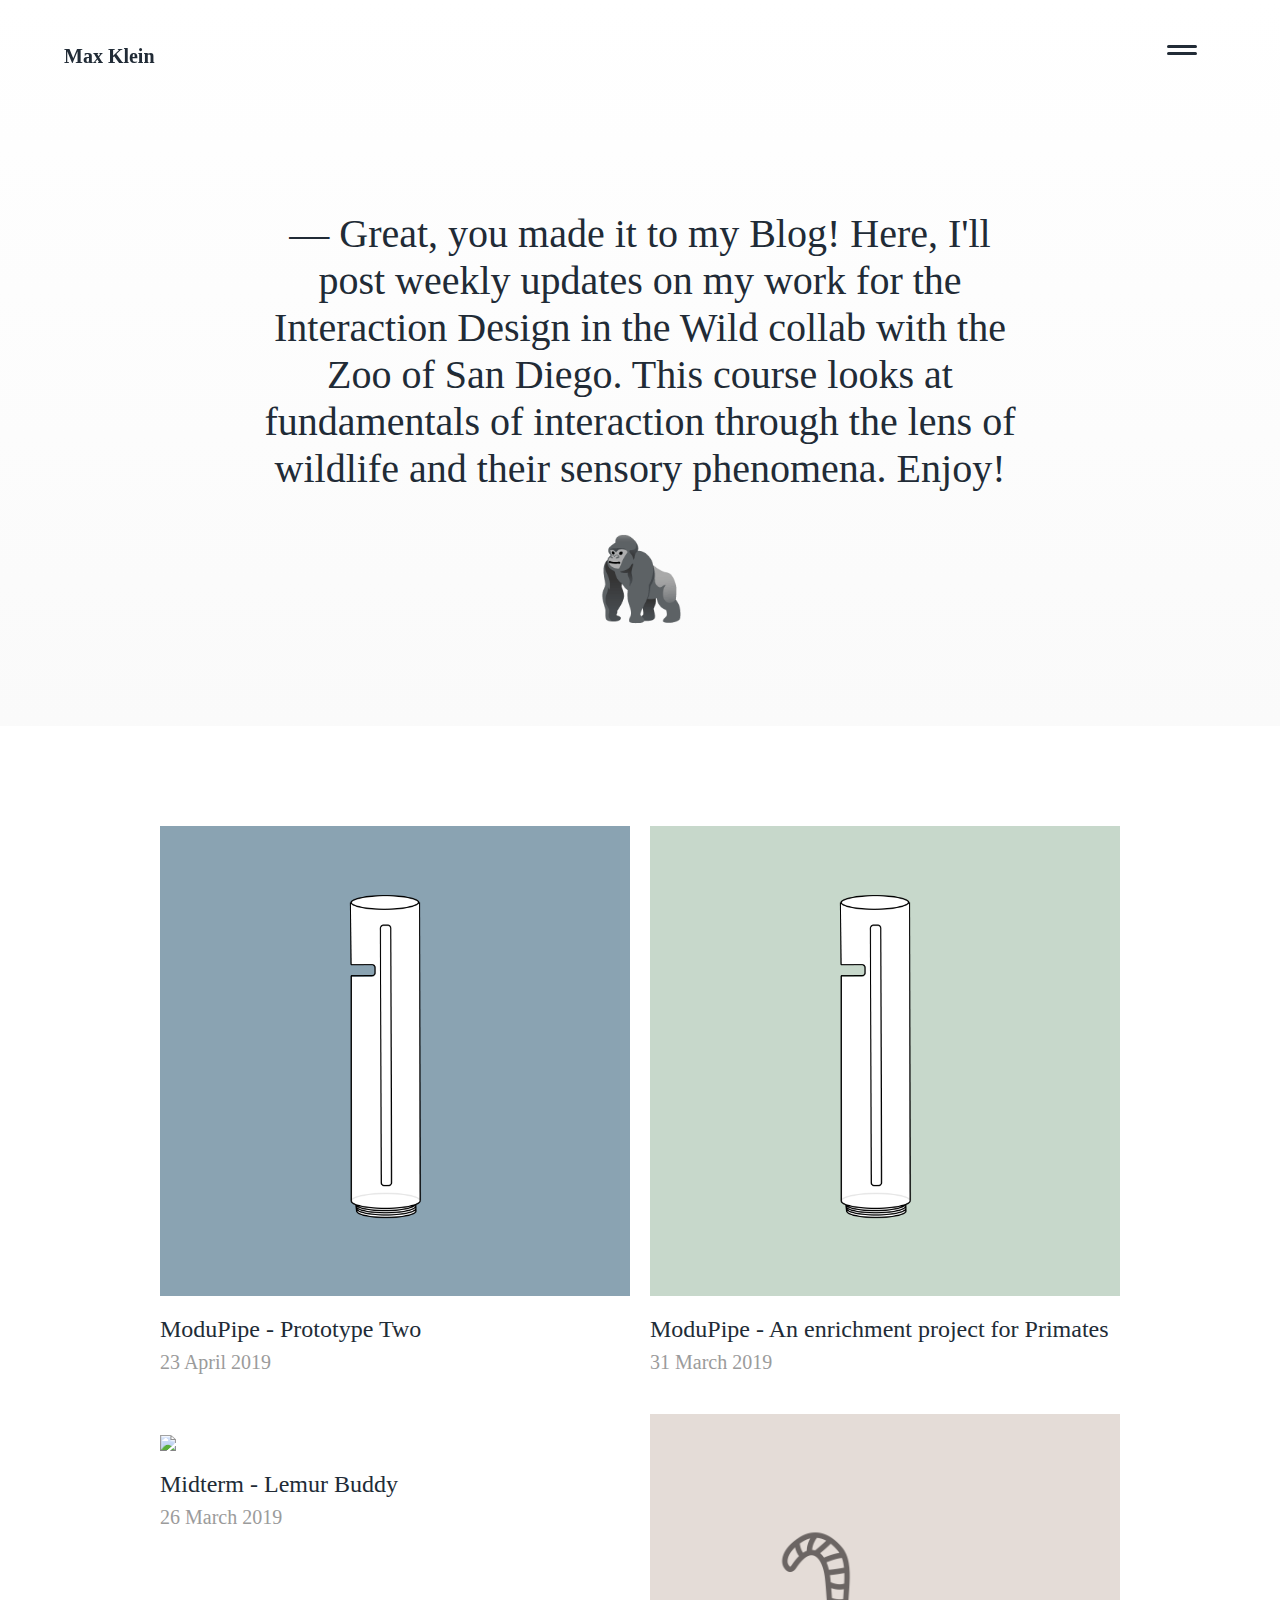
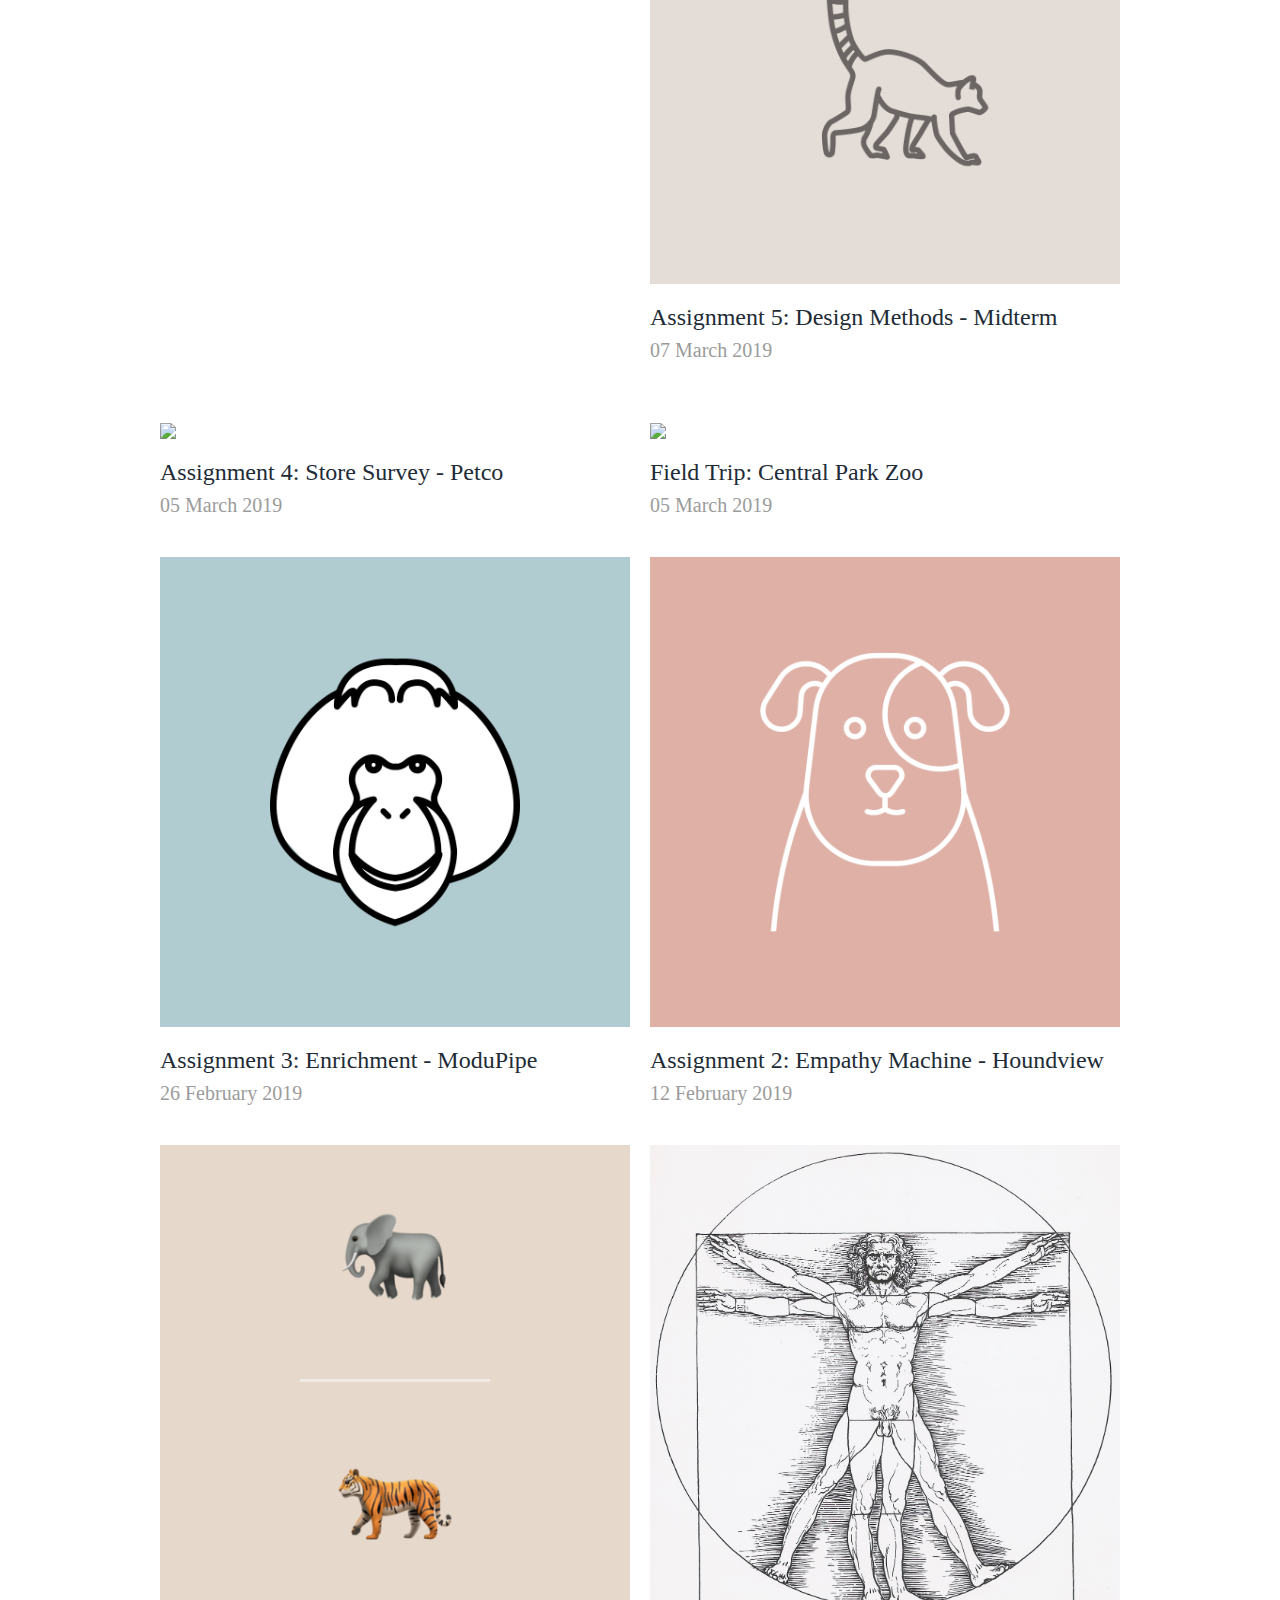
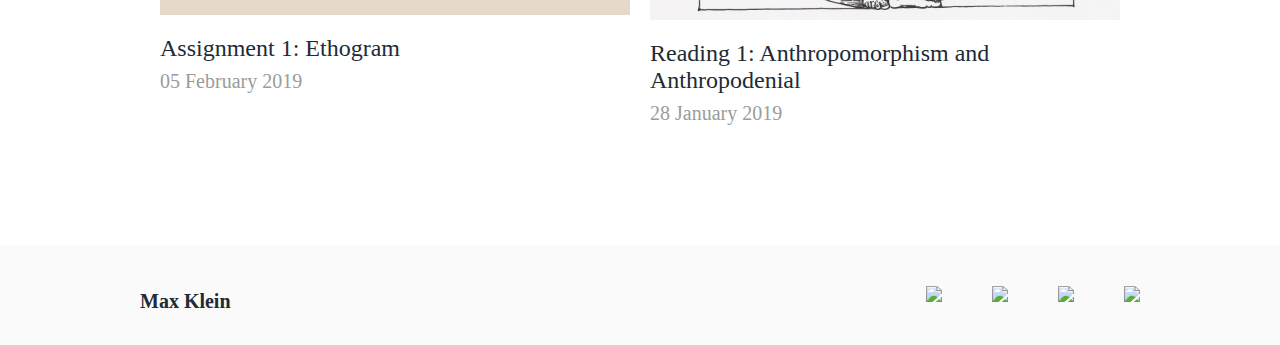
==== commit 0486625a: "Commit_IxD" ====
--- a/index.html
+++ b/index.html
@@ -60,7 +60,7 @@
 <!-- ____________________________________________________________________ -->
 
 
-		<div class="Greeting" id="greetingText"> — Great, you made it to my Blog! Here, I'll post weekly updates on my work for the Design in Safaris collab with the Zoo of San Diego. This course looks at fundamentals of interaction through the lens of wildlife and their sensory phenomena. Enjoy!
+		<div class="Greeting" id="greetingText"> — Great, you made it to my Blog! Here, I'll post weekly updates on my work for the Interaction Design in the Wild collab with the Zoo of San Diego. This course looks at fundamentals of interaction through the lens of wildlife and their sensory phenomena. Enjoy!
 
 		</div>
 
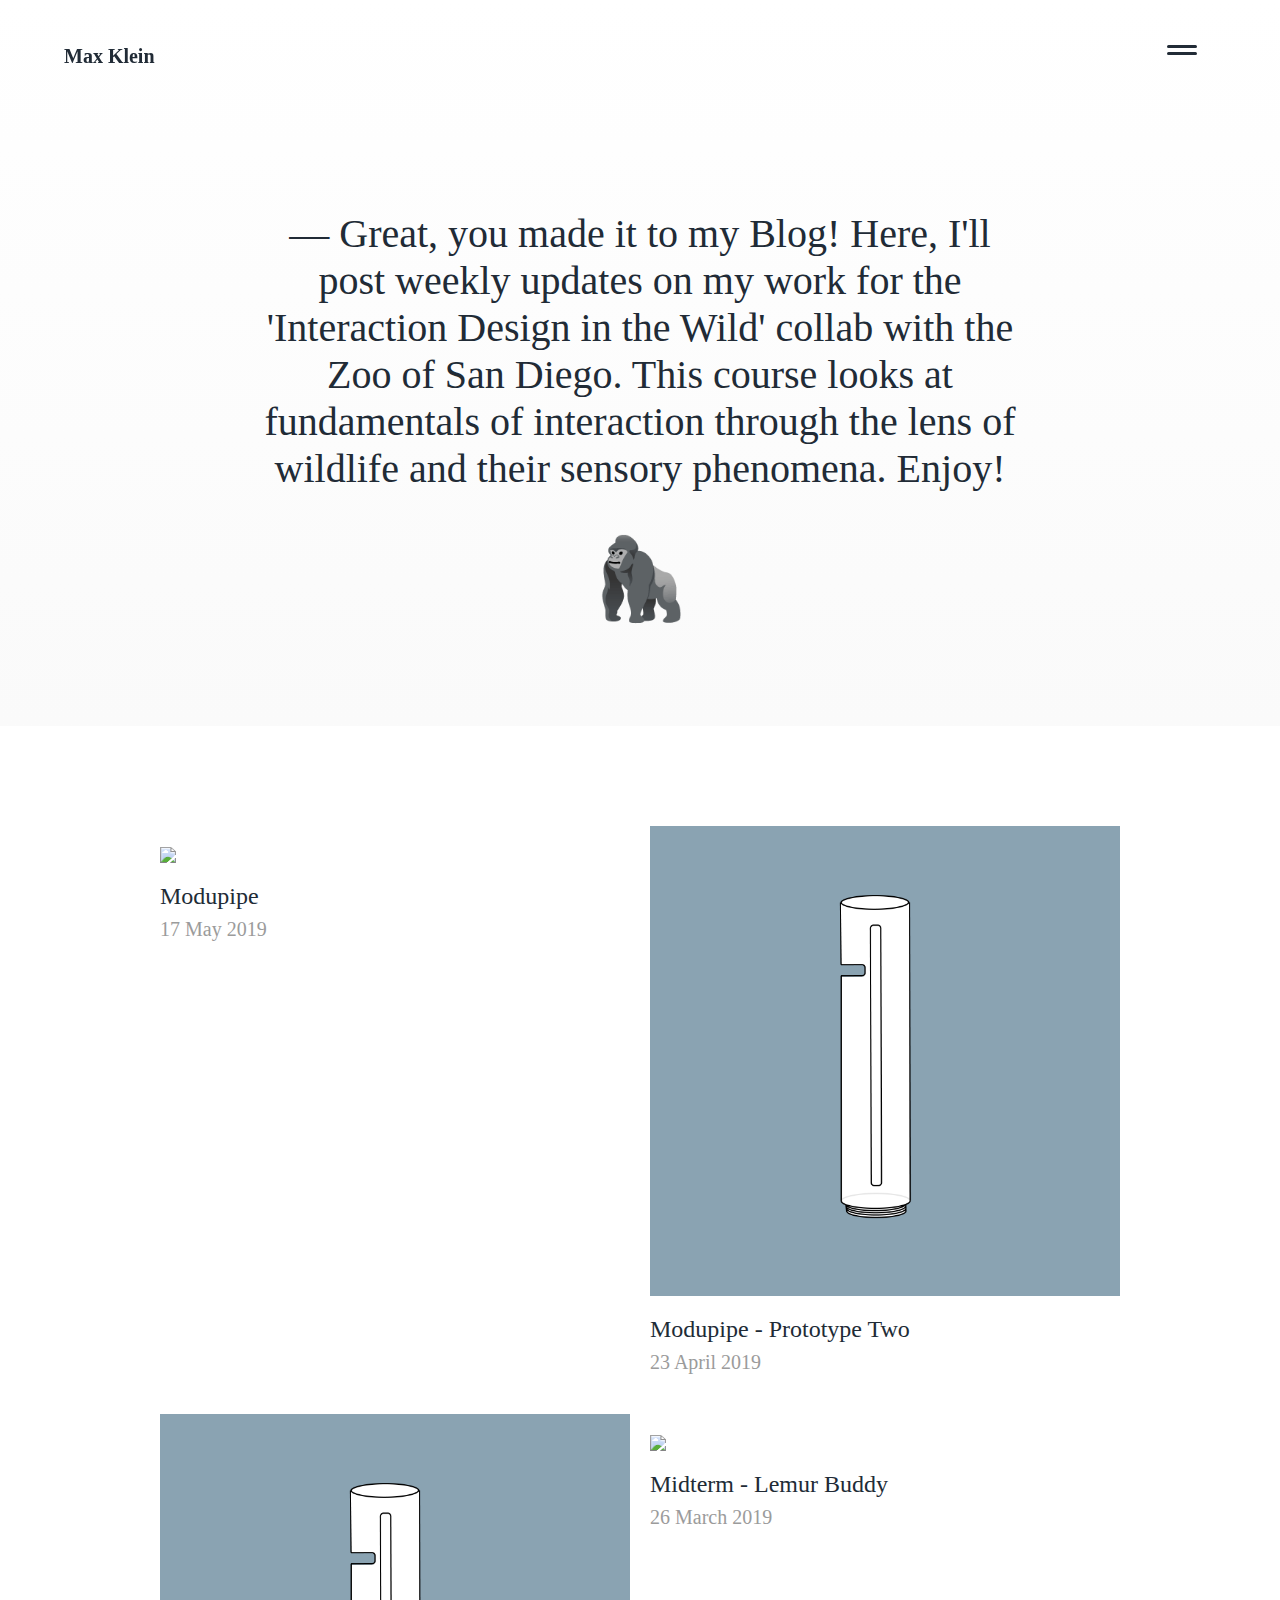
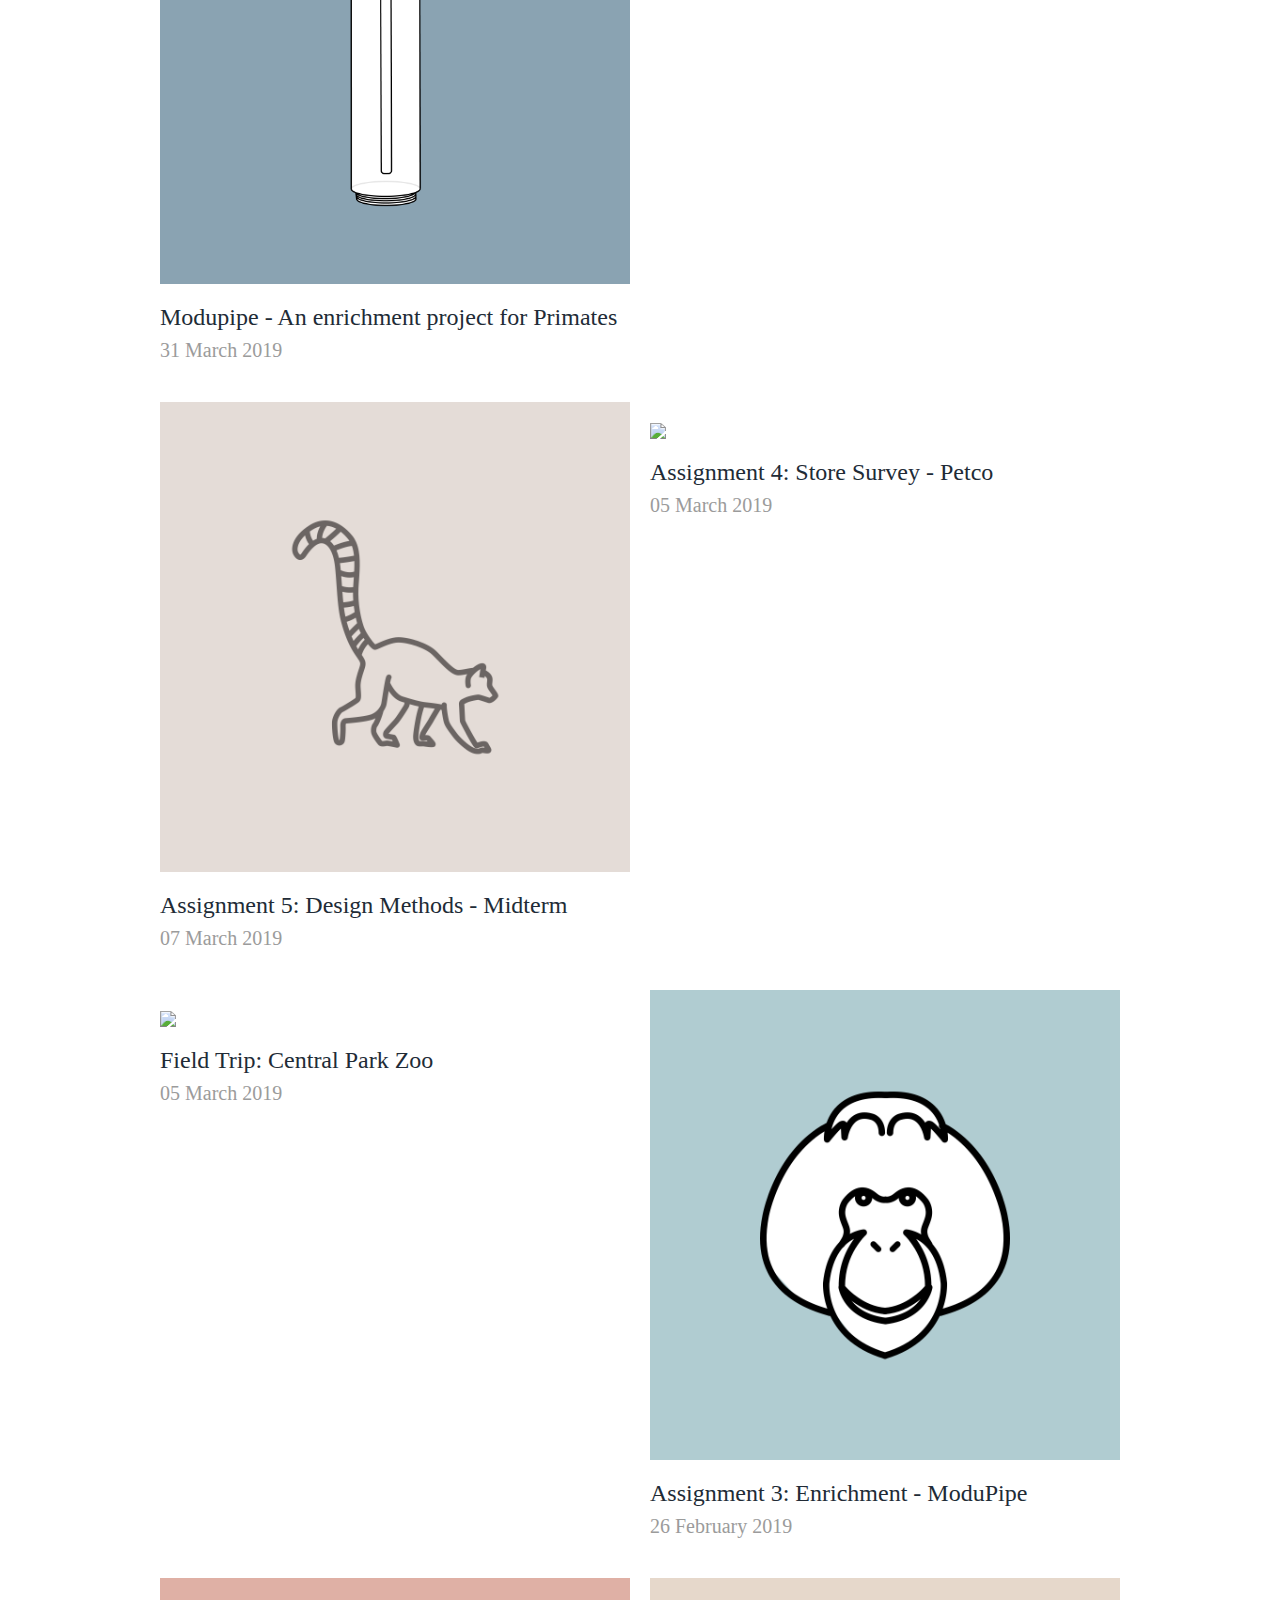
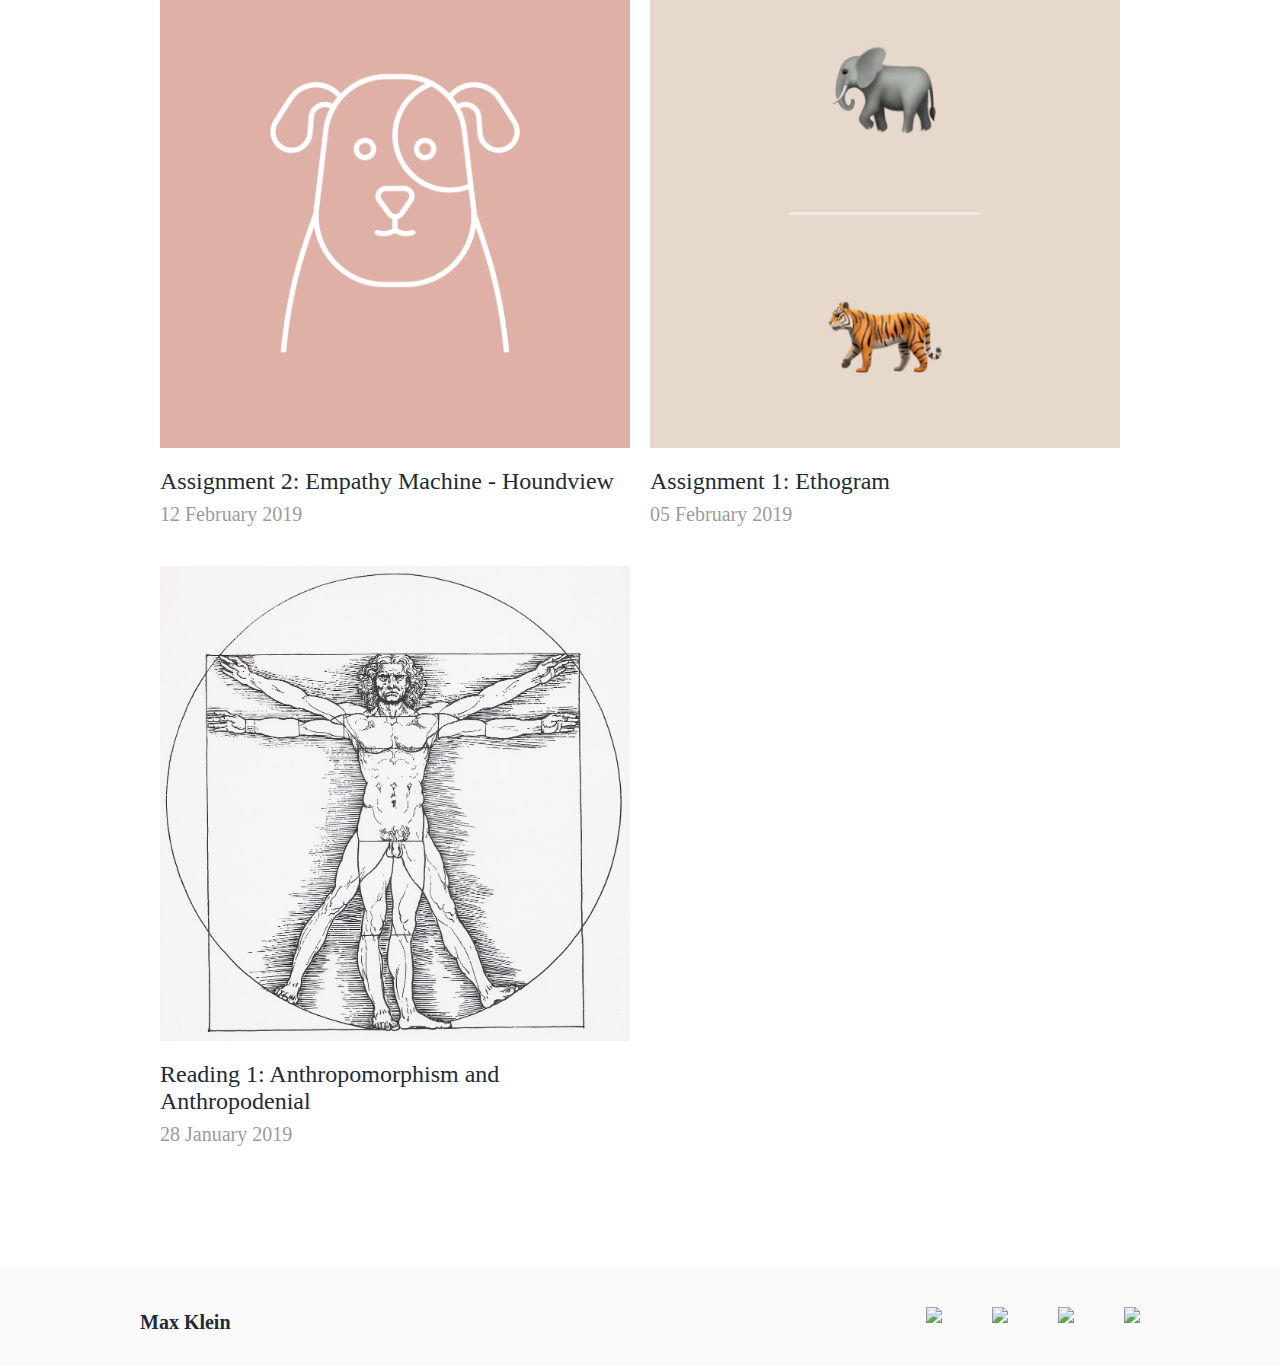
==== commit 7f46be4f: "commit_modupie" ====
--- a/index.html
+++ b/index.html
@@ -60,7 +60,7 @@
 <!-- ____________________________________________________________________ -->
 
 
-		<div class="Greeting" id="greetingText"> — Great, you made it to my Blog! Here, I'll post weekly updates on my work for the Interaction Design in the Wild collab with the Zoo of San Diego. This course looks at fundamentals of interaction through the lens of wildlife and their sensory phenomena. Enjoy!
+		<div class="Greeting" id="greetingText"> — Great, you made it to my Blog! Here, I'll post weekly updates on my work for the 'Interaction Design in the Wild' collab with the Zoo of San Diego. This course looks at fundamentals of interaction through the lens of wildlife and their sensory phenomena. Enjoy!
 
 		</div>
 
@@ -94,6 +94,34 @@
 		<div class="Projects">
 
 
+			<div class="Post11">
+
+			
+				<div class="Post11Img">	
+
+					<a href="post11.html">
+			
+						<img src="Images/Posts/Post11/Logo_NEU_grau.png">
+
+					</a>
+
+				</div>
+
+				<div>
+
+
+					<h5>Modupipe</h5>
+
+					<h6>17 May 2019</h6>	
+
+				</div>
+			
+			</div>		
+
+			<!-- ______________________________________________ -->	
+
+
+
 			<div class="Post10">
 
 			
@@ -110,7 +138,7 @@
 				<div>
 
 
-					<h5>ModuPipe - Prototype Two</h5>
+					<h5>Modupipe - Prototype Two</h5>
 
 					<h6>23 April 2019</h6>	
 
@@ -129,16 +157,16 @@
 
 					<a href="post9.html">
 			
-						<img src="Images/Posts/Post9/Logo.png">
-
-					</a>
-
-				</div>
-
-				<div>
-
-
-					<h5>ModuPipe - An enrichment project for Primates</h5>
+						<img src="Images/Posts/Post10/Logo_NEU.png">
+
+					</a>
+
+				</div>
+
+				<div>
+
+
+					<h5>Modupipe - An enrichment project for Primates</h5>
 
 					<h6>31 March 2019</h6>	
 
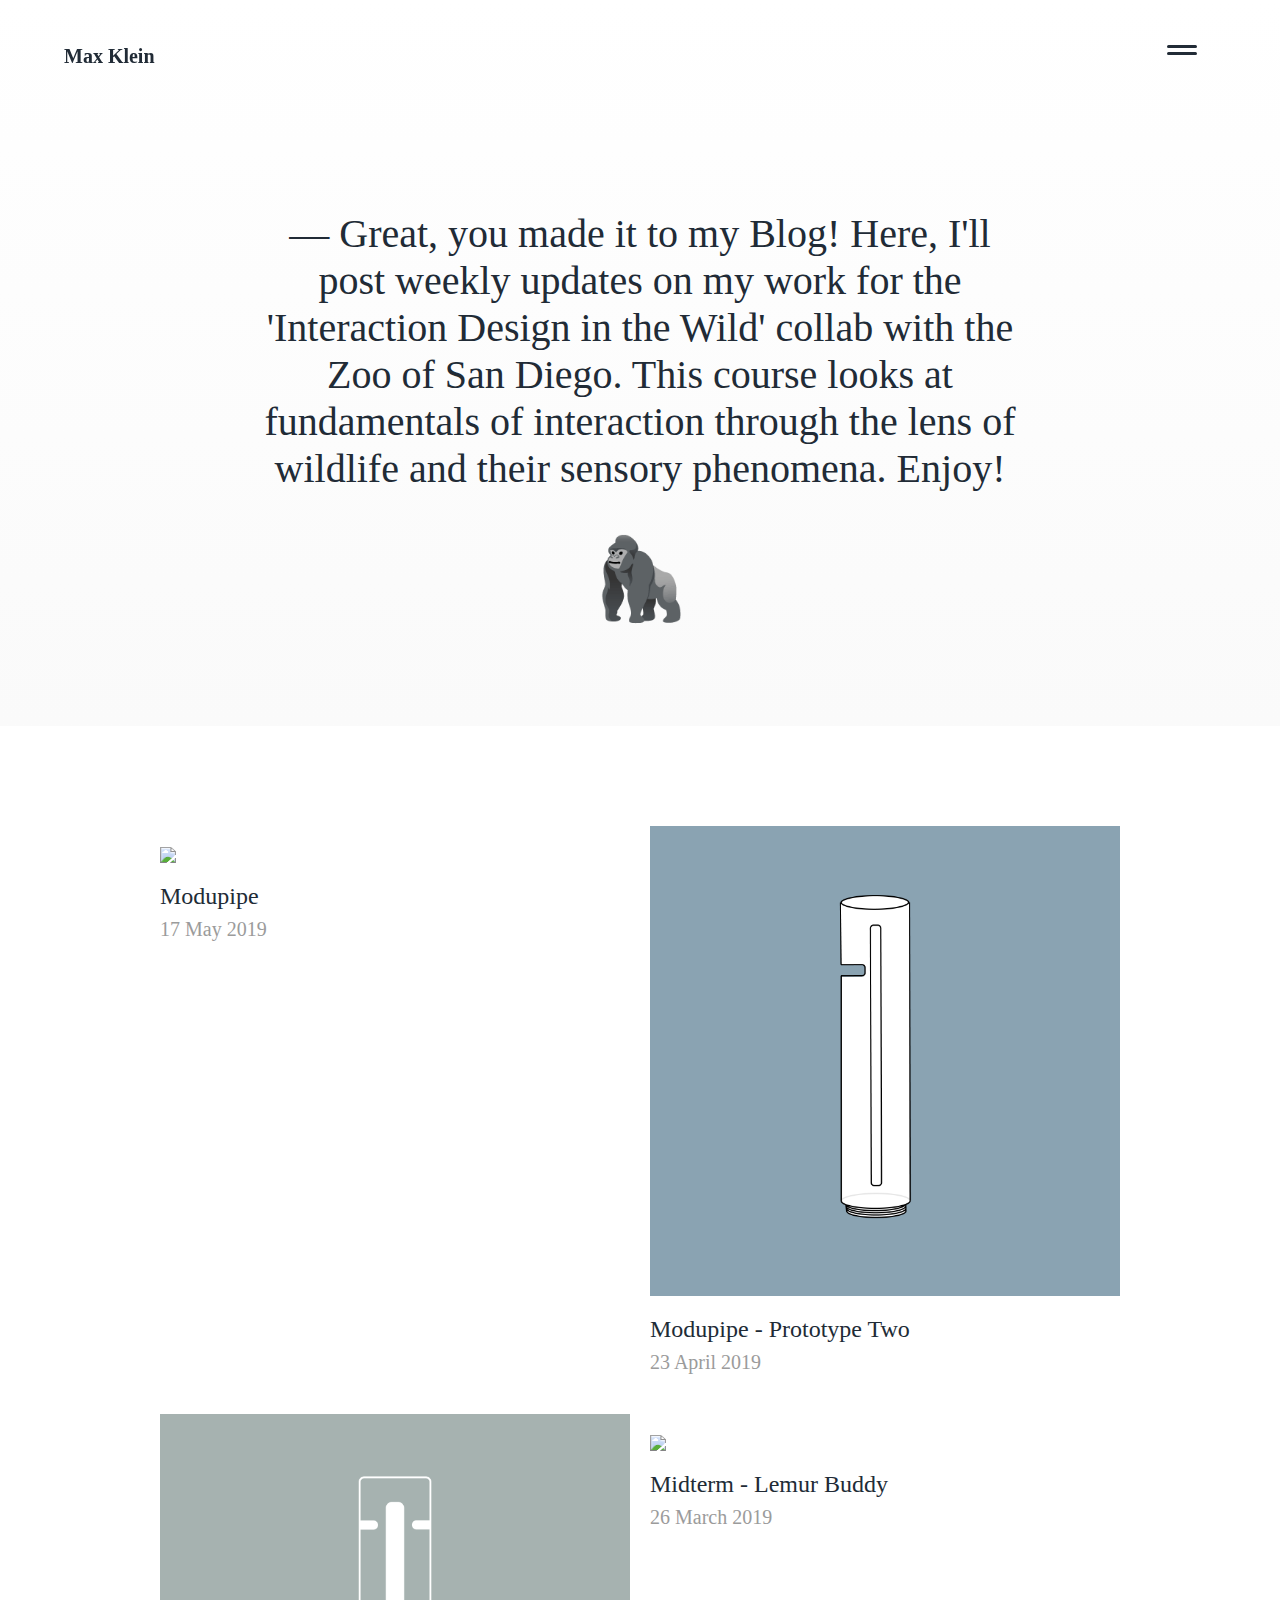
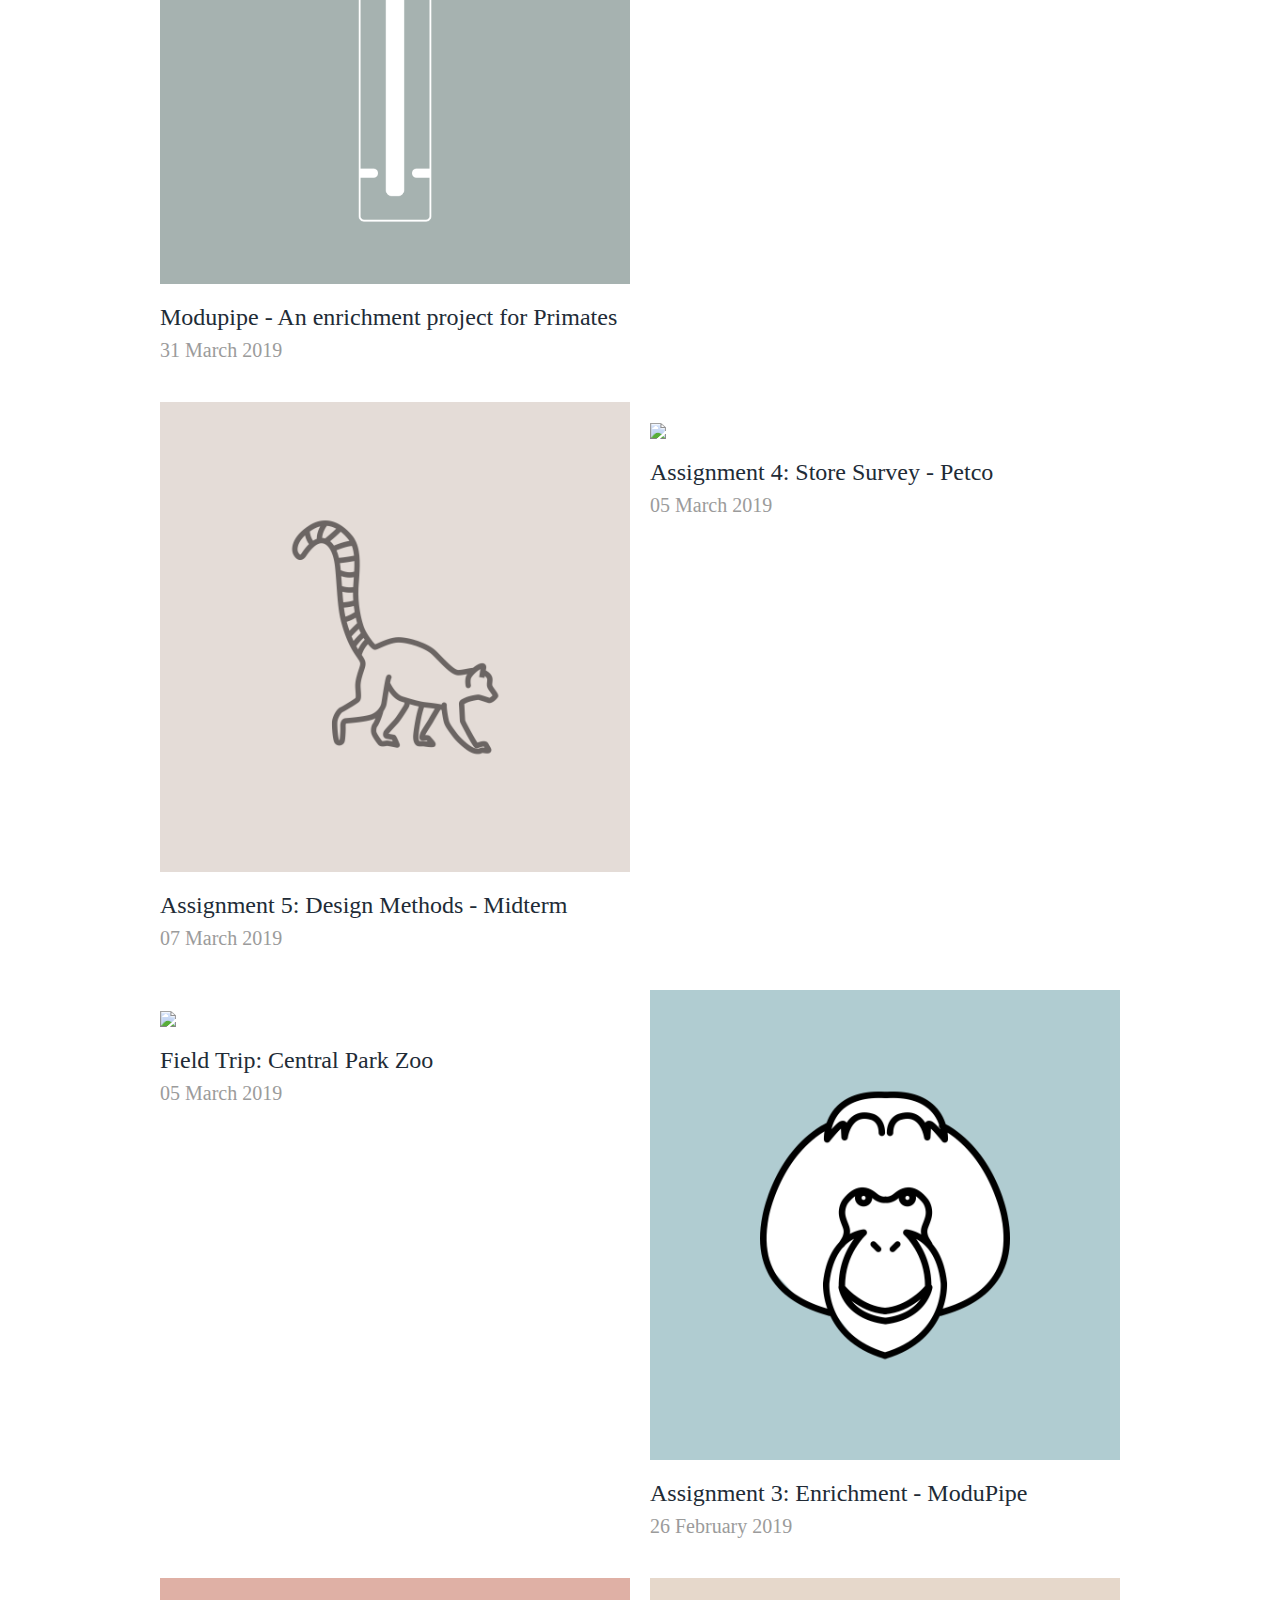
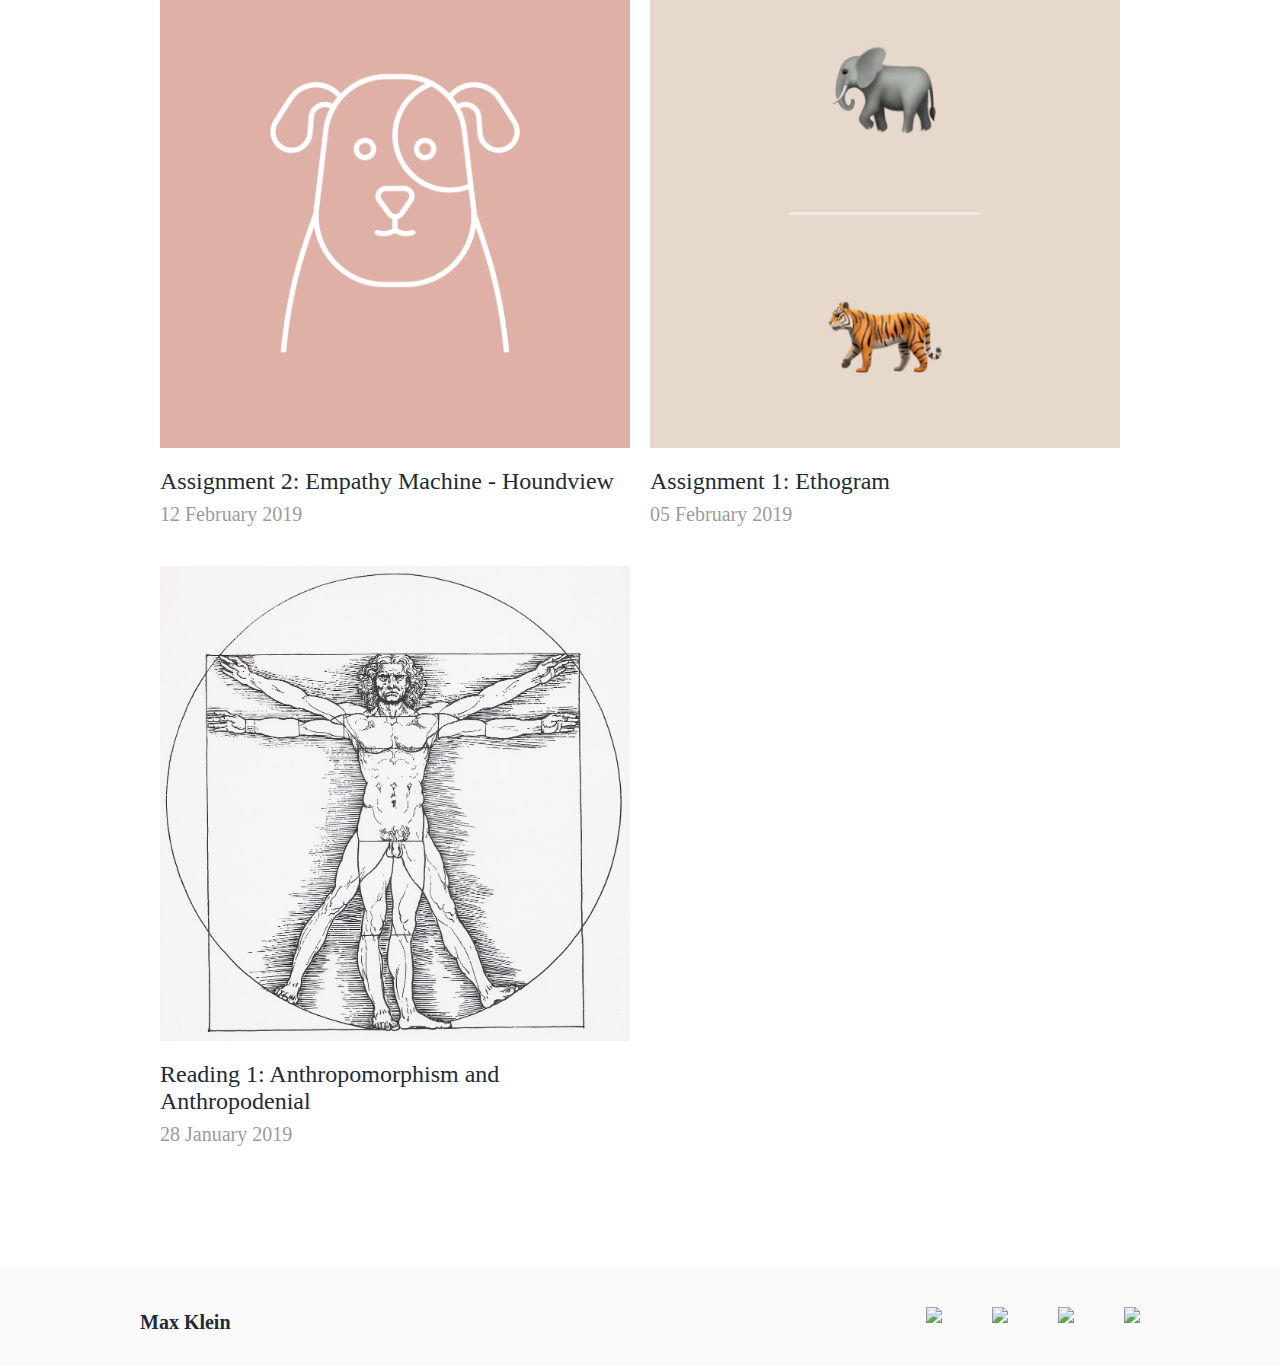
==== commit 86b4f475: "commit_modupipe" ====
--- a/index.html
+++ b/index.html
@@ -157,7 +157,7 @@
 
 					<a href="post9.html">
 			
-						<img src="Images/Posts/Post10/Logo_NEU.png">
+						<img src="Images/Posts/Post9/Logo_gruen.png">
 
 					</a>
 
